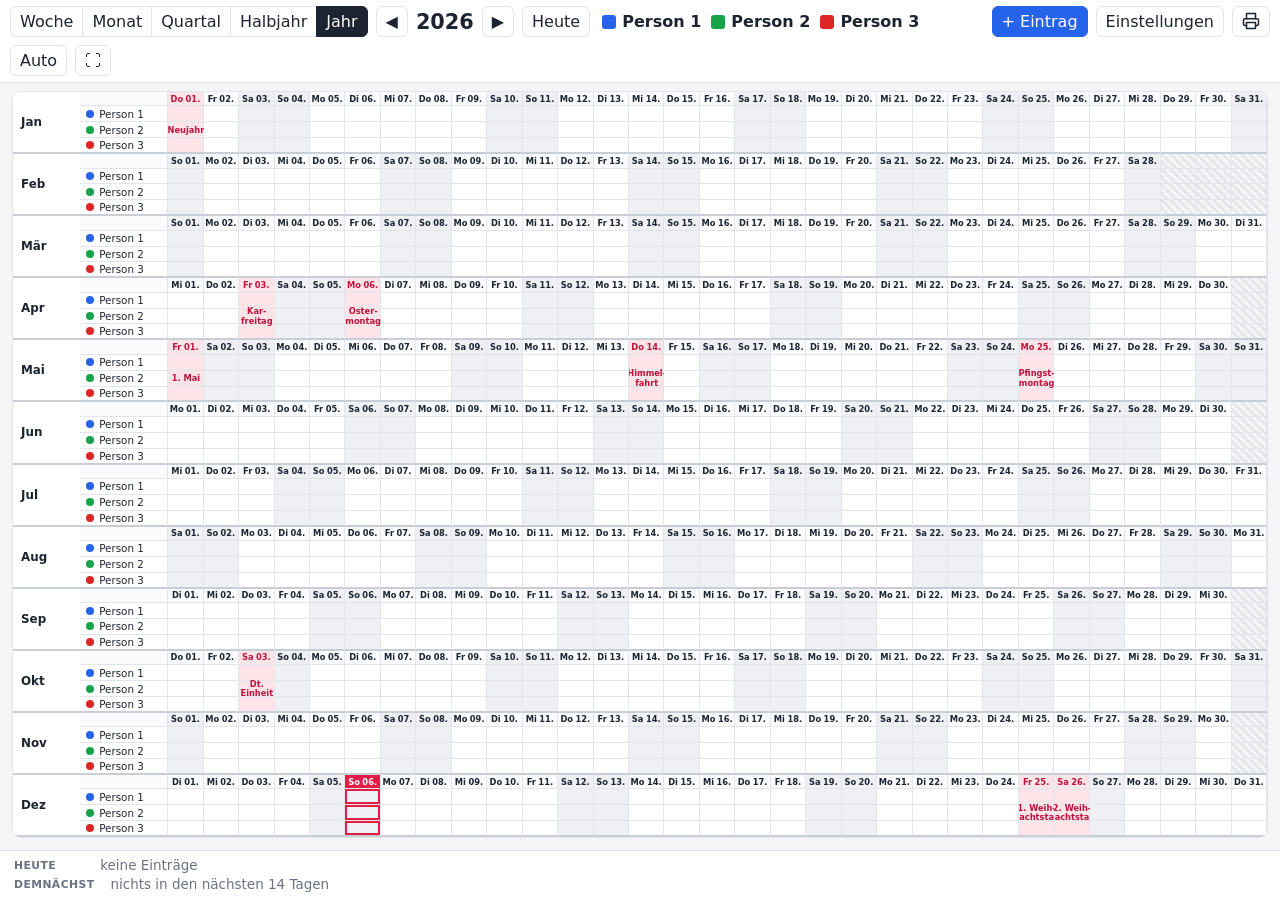
==== kalender/index.html @ b74d61fd "Kalender: categories, half days, recurring entries, drag to move/resize, undo, info bar, all-away wa" ====
<!doctype html>
<html lang="de">
<head>
<meta charset="utf-8">
<meta name="viewport" content="width=device-width, initial-scale=1">
<title>Kalender</title>
<style>
  :root {
    --bg: #f4f5f7;
    --panel: #ffffff;
    --text: #1d2330;
    --muted: #6b7280;
    --line: #e2e5ea;
    --weekend: #eef0f4;
    --holiday: #fde4e8;
    --holiday-text: #be123c;
    --today: #e11d48;
    --accent: #2563eb;
    --strong-line: #c9ced6;
    --hover: #dbeafe;
    --sel: #93c5fd;
    --warn: #f59e0b;
    --warn-bg: #fde68a;
    --warn-text: #78350f;
    --wd-bg: #fafbfc;
    --invalid-a: #f3f4f6;
    --invalid-b: #e5e7eb;
    --input-border: #cbd0d8;
    --danger: #b91c1c;
    --danger-border: #fca5a5;
    color-scheme: light;
  }
  /* Dunkles Design: automatisch nach Systemeinstellung oder fest per Umschalter */
  @media (prefers-color-scheme: dark) {
    :root:not([data-theme="light"]) {
      --bg: #101318; --panel: #1b2028; --text: #f3f4f6; --muted: #c4cbd6; --line: #3a424f;
      --weekend: #282f3a; --holiday: #4c1f2b; --holiday-text: #ff9db0; --today: #f43f5e; --accent: #4f8ff7;
      --strong-line: #5d6778; --hover: #24456f; --sel: #2f5f9e; --warn: #f59e0b; --warn-bg: #5a3d06; --warn-text: #fcd34d; --wd-bg: #232933; --invalid-a: #14181e; --invalid-b: #1f242c;
      --input-border: #4b5464; --danger: #fca5a5; --danger-border: #991b1b;
      color-scheme: dark;
    }
  }
  :root[data-theme="dark"] {
    --bg: #101318; --panel: #1b2028; --text: #f3f4f6; --muted: #c4cbd6; --line: #3a424f;
    --weekend: #282f3a; --holiday: #4c1f2b; --holiday-text: #ff9db0; --today: #f43f5e; --accent: #4f8ff7;
    --strong-line: #5d6778; --hover: #24456f; --sel: #2f5f9e; --warn: #f59e0b; --warn-bg: #5a3d06; --warn-text: #fcd34d; --wd-bg: #232933; --invalid-a: #14181e; --invalid-b: #1f242c;
    --input-border: #4b5464; --danger: #fca5a5; --danger-border: #991b1b;
    color-scheme: dark;
  }
  * { box-sizing: border-box; }
  html, body { height: 100%; margin: 0; }
  body {
    background: var(--bg);
    color: var(--text);
    font-family: system-ui, -apple-system, "Segoe UI", Roboto, sans-serif;
    display: flex;
    flex-direction: column;
    overflow: hidden;
  }

  /* Kopfzeile */
  header {
    display: flex;
    align-items: center;
    gap: 12px;
    padding: 8px 16px;
    background: var(--panel);
    border-bottom: 1px solid var(--line);
    flex-wrap: wrap;
  }
  header h1 { margin: 0; font-size: 1.6rem; font-weight: 700; min-width: 4ch; text-align: center; white-space: nowrap; }
  .seg { display: inline-flex; }
  .seg button { border-radius: 0; margin-left: -1px; }
  .seg button:first-child { border-radius: 6px 0 0 6px; margin-left: 0; }
  .seg button:last-child { border-radius: 0 6px 6px 0; }
  .seg button.active { background: var(--text); border-color: var(--text); color: var(--panel); }
  .legend { display: flex; gap: 14px; margin-left: 12px; flex-wrap: wrap; }
  .legend span { display: inline-flex; align-items: center; gap: 6px; font-weight: 600; }
  .legend i { width: 14px; height: 14px; border-radius: 3px; display: inline-block; }
  .spacer { flex: 1; }
  button {
    font: inherit;
    border: 1px solid var(--line);
    background: var(--panel);
    color: var(--text);
    border-radius: 6px;
    padding: 6px 12px;
    cursor: pointer;
  }
  button:hover { background: var(--weekend); }
  button.primary { background: var(--accent); border-color: var(--accent); color: #fff; }
  button.primary:hover { filter: brightness(1.1); }
  button.danger { color: var(--danger); border-color: var(--danger-border); }

  /* Kalender-Raster: 12 Monate x 3 Personen, Spalten = Tage 1..31 */
  main { flex: 1; min-height: 0; padding: 8px 12px 12px; display: flex; }
  #calendar {
    flex: 1;
    display: grid;
    grid-template-columns: 4.2rem 5.5rem repeat(31, minmax(0, 1fr));
    grid-auto-rows: minmax(0, 1fr);
    background: var(--panel);
    border: 1px solid var(--line);
    border-radius: 8px;
    overflow: hidden;
    font-size: clamp(9px, 1.15vh, 14px);
  }
  #calendar.view-half { font-size: clamp(10px, 1.6vh, 17px); }
  #calendar.view-quarter { font-size: clamp(11px, 1.8vh, 18px); }
  .wd .dt { margin-left: .3em; }
  #calendar.compact .wd .mo { display: none; }
  #calendar.view-month { font-size: clamp(11px, 1.7vh, 18px); }
  #calendar.view-week { font-size: clamp(13px, 2.2vh, 24px); }
  .month { cursor: pointer; }
  .month:hover { color: var(--accent); }
  .wd.link { cursor: pointer; }
  .wd.link:hover { color: var(--accent); }
  .view-month .wd, .view-week .wd { flex-direction: column; gap: 2px; font-size: 0.95em; }
  .view-week .person, .view-month .person { font-size: 1.1em; color: var(--text); font-weight: 600; }
  .view-week .person i, .view-month .person i { width: 12px; height: 12px; }
  .bar .range { font-weight: 400; opacity: .85; margin-left: .6em; font-size: .85em; }
  .view-week .bar { font-size: 1.05em; padding: 0 8px; }
  .month {
    grid-column: 1;
    font-weight: 700;
    display: flex;
    align-items: center;
    padding-left: 8px;
    border-bottom: 2px solid var(--strong-line);
    font-size: 1.15em;
  }
  .person {
    grid-column: 2;
    display: flex;
    align-items: center;
    gap: 5px;
    padding: 0 6px;
    border-bottom: 1px solid var(--line);
    border-right: 1px solid var(--line);
    white-space: nowrap;
    overflow: hidden;
    color: var(--text);
    font-weight: 500;
  }
  .person i { width: 8px; height: 8px; border-radius: 50%; flex: none; }
  .person.last, .day.last { border-bottom: 2px solid var(--strong-line); }
  .day {
    border-bottom: 1px solid var(--line);
    border-right: 1px solid var(--line);
    cursor: pointer;
    position: relative;
  }
  .day:hover { background: var(--hover) !important; }
  .day.sel { background: var(--sel) !important; }
  #calendar { user-select: none; -webkit-user-select: none; touch-action: none; }
  #calendar.dragging .bar { pointer-events: none; }
  .day.weekend { background: var(--weekend); }
  .day.holiday { background: var(--holiday); }
  .hlabel {
    z-index: 1;
    pointer-events: none;
    display: flex;
    align-items: center;
    justify-content: center;
    text-align: center;
    padding: 0 2px;
    font-size: min(0.8em, 11px);
    font-weight: 700;
    line-height: 1.15;
    color: var(--holiday-text);
    overflow: hidden;
    hyphens: manual;
  }
  .day.invalid { background: repeating-linear-gradient(45deg, var(--invalid-a), var(--invalid-a) 3px, var(--invalid-b) 3px, var(--invalid-b) 6px); cursor: default; }
  .day.today { box-shadow: inset 0 0 0 2px var(--today); }
  .wd {
    display: flex;
    align-items: center;
    justify-content: center;
    font-size: var(--wd-fs, min(0.85em, 12px));
    font-weight: 600;
    color: var(--text);
    border-right: 1px solid var(--line);
    border-bottom: 1px solid var(--line);
    background: var(--wd-bg);
    line-height: 1;
    white-space: nowrap;
    overflow: hidden;
  }
  .wd.weekend { background: var(--weekend); color: var(--text); font-weight: 700; }
  .wd.holiday { background: var(--holiday); color: var(--holiday-text); font-weight: 700; }
  .wd.today { background: var(--today); color: #fff; font-weight: 700; }
  .wd .hname { font-size: .7em; font-weight: 600; max-width: 100%; padding: 0 2px; text-align: center; line-height: 1.1;
               overflow: hidden; display: -webkit-box; -webkit-line-clamp: 2; -webkit-box-orient: vertical; hyphens: auto; }
  .wd.invalid { background: repeating-linear-gradient(45deg, var(--invalid-a), var(--invalid-a) 3px, var(--invalid-b) 3px, var(--invalid-b) 6px); }

  .bar {
    z-index: 2;
    margin: 1px 0;
    border-radius: 4px;
    color: #fff;
    font-weight: 600;
    font-size: 0.95em;
    padding: 0 4px;
    white-space: nowrap;
    overflow: hidden;
    text-overflow: ellipsis;
    cursor: pointer;
    display: flex;
    align-items: center;
    min-height: 0;
    box-shadow: 0 1px 1px rgba(0,0,0,.15);
  }
  .bar:hover { filter: brightness(1.1); outline: 2px solid rgba(0,0,0,.35); }
  .bar.cont-left { border-top-left-radius: 0; border-bottom-left-radius: 0; }
  .bar.cont-right { border-top-right-radius: 0; border-bottom-right-radius: 0; }

  /* Dialoge */
  dialog {
    border-radius: 10px;
    padding: 20px 22px;
    width: min(440px, calc(100vw - 32px));
    box-shadow: 0 20px 50px rgba(0,0,0,.3);
    color: var(--text);
    background: var(--panel);
    border: 1px solid var(--line);
    max-height: calc(100vh - 32px);
    overflow: auto;
  }
  dialog::backdrop { background: rgba(0, 0, 0, .55); }
  dialog h2 { margin: 0 0 14px; font-size: 1.25rem; }
  form .row { display: flex; flex-direction: column; gap: 4px; margin-bottom: 12px; }
  form .row.inline { flex-direction: row; gap: 12px; }
  form .row.inline > div { flex: 1; display: flex; flex-direction: column; gap: 4px; }
  .cap { font-size: .85rem; font-weight: 600; color: var(--muted); }
  input[type=text], input[type=date], input.num, select {
    font: inherit;
    padding: 7px 9px;
    border: 1px solid var(--input-border);
    border-radius: 6px;
    width: 100%;
    background: var(--panel);
    color: var(--text);
  }
  .persons { display: flex; gap: 14px; flex-wrap: wrap; }
  .persons label { display: inline-flex; align-items: center; gap: 6px; cursor: pointer; }
  .swatches { display: flex; gap: 6px; flex-wrap: wrap; align-items: center; }
  .swatch {
    width: 28px; height: 28px; border-radius: 6px; cursor: pointer;
    border: 2px solid transparent; padding: 0;
  }
  .swatch.sel { border-color: var(--text); box-shadow: 0 0 0 2px var(--panel) inset; }
  input[type=color] { width: 36px; height: 30px; border: none; padding: 0; background: none; cursor: pointer; }
  .chips { display: flex; gap: 6px; flex-wrap: wrap; }
  .chips button { display: inline-flex; align-items: center; gap: 6px; padding: 4px 10px; border-radius: 999px; font-size: .9rem; }
  .chips button i { width: 10px; height: 10px; border-radius: 50%; }
  .chips button.active { border-color: var(--text); box-shadow: inset 0 0 0 1px var(--text); font-weight: 600; }
  .seg.small button { flex: 1; padding: 5px 8px; font-size: .9rem; }
  .seg.small { display: flex; }
  .seg button:disabled { opacity: .45; cursor: not-allowed; }
  .hint { margin: -4px 0 8px; font-size: .85rem; color: var(--muted); }
  .quick { display: flex; gap: 6px; flex-wrap: wrap; }
  .quick button { flex: 1; padding: 5px 8px; font-size: .9rem; }
  .quick button.active { background: var(--accent); border-color: var(--accent); color: #fff; }
  .actions { display: flex; gap: 8px; justify-content: flex-end; margin-top: 16px; }
  .actions .left { margin-right: auto; }
  .err { color: var(--danger); font-size: .9rem; min-height: 1.2em; }
  .settings-person { display: flex; gap: 8px; align-items: center; margin-bottom: 8px; }
  .settings-person input[type=text] { flex: 1; }
  .settings-person label { display: inline-flex; align-items: center; gap: 4px; font-size: .85rem; color: var(--muted); white-space: nowrap; cursor: pointer; }
  .settings-person button { padding: 4px 9px; }
  .legend span { cursor: pointer; user-select: none; }
  @media (max-width: 1500px) {
    header { gap: 8px; padding: 6px 10px; }
    header h1 { font-size: 1.3rem; }
    header button { padding: 5px 9px; }
    .legend { margin-left: 4px; gap: 10px; }
  }
  .legend span.off { opacity: .4; text-decoration: line-through; }

  /* Info-Leiste unten */
  footer#info {
    display: flex; align-items: center; gap: 16px;
    padding: 6px 14px 8px; background: var(--panel); border-top: 1px solid var(--line);
    font-size: clamp(12px, 1.5vh, 17px);
  }
  .info-text { flex: 1; min-width: 0; display: flex; flex-direction: column; gap: 3px; }
  .info-line { display: flex; gap: 6px 16px; align-items: center; white-space: nowrap; overflow: hidden; }
  .info-line .lbl { font-weight: 700; min-width: 6.5em; color: var(--muted); text-transform: uppercase; font-size: .8em; letter-spacing: .04em; }
  .info-line .item { display: inline-flex; align-items: center; gap: 6px; }
  .info-line .item i { width: 10px; height: 10px; border-radius: 3px; flex: none; }
  .info-line .item small { color: var(--muted); font-size: .9em; }
  .info-line .warn { background: var(--warn-bg); color: var(--warn-text); padding: 1px 8px; border-radius: 4px; font-weight: 700; }
  .info-line .none { color: var(--muted); }
  .catlegend { display: flex; flex-wrap: wrap; gap: 4px 12px; justify-content: flex-end; max-width: 40%; font-size: .9em; }
  .catlegend span { display: inline-flex; align-items: center; gap: 5px; white-space: nowrap; }
  .catlegend i { width: 12px; height: 12px; border-radius: 3px; }

  /* Alle abwesend */
  .wd.allaway { box-shadow: inset 0 -4px 0 var(--warn); }
  .wd.allaway:not(.today):not(.holiday) { background: var(--warn-bg); color: var(--warn-text); }

  /* Balken: Ränder zum Ziehen, Serien */
  .bar { touch-action: none; }
  .bar::before, .bar::after { content: ''; position: absolute; top: 0; bottom: 0; width: 7px; cursor: ew-resize; }
  .bar::before { left: 0; }
  .bar::after { right: 0; }
  .bar.cont-left::before, .bar.cont-right::after { display: none; }
  .bar { position: relative; cursor: grab; }
  #calendar.moving, #calendar.moving * { cursor: grabbing !important; }
  .bar.repeat { background-image: repeating-linear-gradient(135deg, rgba(255,255,255,.18) 0 6px, transparent 6px 12px); }

  /* Rückgängig-Hinweis */
  #toast {
    position: fixed; left: 50%; bottom: 84px; transform: translateX(-50%); z-index: 50;
    display: flex; align-items: center; gap: 14px; padding: 10px 12px 10px 16px;
    background: var(--text); color: var(--panel); border-radius: 8px; box-shadow: 0 8px 24px rgba(0,0,0,.3);
  }
  #toast[hidden] { display: none; }
  #toast button { background: transparent; color: inherit; border-color: currentColor; padding: 4px 10px; }

  /* Drucken: helles Design, A4 quer, nur Kalender + Kategorien */
  @page { size: A4 landscape; margin: 8mm; }
  @media print {
    html, body { height: auto; overflow: visible; background: #fff; }
    body { display: block; }
    * { -webkit-print-color-adjust: exact; print-color-adjust: exact; }
    header { border: none; padding: 0 0 3mm; }
    header > :not(h1) { display: none !important; }
    header h1 { text-align: left; font-size: 16pt; }
    main { padding: 0; height: 176mm; }
    #calendar { height: 100%; }
    .day:hover { background: inherit !important; }
    footer#info { border: none; padding: 2mm 0 0; }
    .info-text, #toast { display: none !important; }
    .catlegend { max-width: none; justify-content: flex-start; }
    /* Papierbreite: Datumszeile immer kompakt („Mo 02.“) */
    #calendar:not(.view-month):not(.view-week) .wd { font-size: 6.5pt !important; }
    #calendar .wd .mo { display: none; }
    .wd .dt { margin-left: .2em; }
  }
</style>
</head>
<body>

<header>
  <div class="seg" id="viewSwitch">
    <button data-view="week" title="Taste W">Woche</button>
    <button data-view="month" title="Taste M">Monat</button>
    <button data-view="quarter" title="Taste Q">Quartal</button>
    <button data-view="half" title="Taste H">Halbjahr</button>
    <button data-view="year" title="Taste J">Jahr</button>
  </div>
  <button id="prevYear" title="Zurück (←)">◀</button>
  <h1 id="yearLabel"></h1>
  <button id="nextYear" title="Weiter (→)">▶</button>
  <button id="todayBtn">Heute</button>
  <div class="legend" id="legend"></div>
  <div class="spacer"></div>
  <button class="primary" id="addBtn">+ Eintrag</button>
  <button id="settingsBtn">Einstellungen</button>
  <button id="printBtn" title="Aktuelle Ansicht drucken / als PDF speichern" aria-label="Drucken">
    <svg width="18" height="18" viewBox="0 0 24 24" fill="none" stroke="currentColor" stroke-width="2" stroke-linecap="round" stroke-linejoin="round" style="vertical-align:-3px"><path d="M6 9V2h12v7"/><path d="M6 18H4a2 2 0 0 1-2-2v-5a2 2 0 0 1 2-2h16a2 2 0 0 1 2 2v5a2 2 0 0 1-2 2h-2"/><rect x="6" y="14" width="12" height="8"/></svg>
  </button>
  <button id="themeBtn"></button>
  <button id="fullscreenBtn" title="Vollbild">⛶</button>
</header>

<main><div id="calendar"></div></main>

<footer id="info">
  <div class="info-text">
    <div class="info-line" id="infoToday"></div>
    <div class="info-line" id="infoNext"></div>
  </div>
  <div class="catlegend" id="catLegend"></div>
</footer>

<div id="toast" hidden><span></span><button type="button">Rückgängig</button></div>

<!-- Eintrag anlegen / bearbeiten -->
<dialog id="entryDialog">
  <form id="entryForm" method="dialog">
    <h2 id="entryTitle">Neuer Eintrag</h2>
    <div class="row">
      <span class="cap">Kategorie</span>
      <div class="chips" id="fCats"></div>
    </div>
    <div class="row">
      <label class="cap" for="fLabel">Bezeichnung</label>
      <input type="text" id="fLabel" maxlength="60" placeholder="z. B. Urlaub, Kur, Schulung" required>
    </div>
    <div class="row inline">
      <div>
        <label class="cap" for="fFrom">Von</label>
        <input type="date" id="fFrom" required>
      </div>
      <div>
        <label class="cap" for="fTo">Bis</label>
        <input type="date" id="fTo" required>
      </div>
    </div>
    <div class="row">
      <div class="quick" id="fQuick">
        <button type="button" data-weeks="1">1 Woche</button>
        <button type="button" data-weeks="2">2 Wochen</button>
        <button type="button" data-weeks="3">3 Wochen</button>
        <button type="button" data-weeks="4">4 Wochen</button>
      </div>
    </div>
    <div class="row">
      <div class="seg small" id="fHalf" title="Halbe Tage sind nur bei eintägigen Einträgen möglich">
        <button type="button" data-half="">Ganztägig</button>
        <button type="button" data-half="am">Vormittag</button>
        <button type="button" data-half="pm">Nachmittag</button>
      </div>
    </div>
    <div class="row inline">
      <div>
        <label class="cap" for="fRepeat">Wiederholen</label>
        <select id="fRepeat"></select>
      </div>
      <div id="fUntilBox">
        <label class="cap" for="fUntil">Endet am (optional)</label>
        <input type="date" id="fUntil">
      </div>
    </div>
    <p class="hint" id="fSeriesHint">↻ Wiederkehrender Eintrag – Änderungen und Löschen gelten für die ganze Serie.</p>
    <div class="row">
      <span class="cap">Person(en)</span>
      <div class="persons" id="fPersons"></div>
    </div>
    <div class="row">
      <span class="cap">Farbe</span>
      <div class="swatches" id="fSwatches"></div>
    </div>
    <div class="err" id="fError"></div>
    <div class="actions">
      <button type="button" class="danger left" id="deleteBtn">Löschen</button>
      <button type="button" id="cancelBtn">Abbrechen</button>
      <button type="submit" class="primary">Speichern</button>
    </div>
  </form>
</dialog>

<!-- Einstellungen -->
<dialog id="settingsDialog">
  <form id="settingsForm" method="dialog">
    <h2>Einstellungen</h2>
    <div class="row">
      <span class="cap">Personen (Häkchen = im Kalender anzeigen)</span>
      <div id="sPersons"></div>
      <div><button type="button" id="sAddPerson">+ Person hinzufügen</button></div>
    </div>
    <div class="row">
      <span class="cap">Kategorien (Häkchen = zählt als abwesend)</span>
      <div id="sCats"></div>
      <div><button type="button" id="sAddCat">+ Kategorie hinzufügen</button></div>
    </div>
    <div class="row">
      <span class="cap">Am Monitor: bei Inaktivität zurück zu „Heute“</span>
      <div class="settings-person">
        <select id="sIdleView" style="flex:1"></select>
        <span>nach</span>
        <input type="number" id="sIdleMin" min="1" max="120" style="width:5em" class="num">
        <span>Min.</span>
      </div>
    </div>
    <div class="row">
      <label class="cap" for="sRegion">Feiertage</label>
      <select id="sRegion"></select>
    </div>
    <div class="row">
      <span class="cap">Daten sichern / übertragen</span>
      <div class="swatches">
        <button type="button" id="exportBtn">Exportieren (JSON)</button>
        <button type="button" id="importBtn">Importieren</button>
        <input type="file" id="importFile" accept="application/json,.json" hidden>
      </div>
    </div>
    <div class="actions">
      <button type="button" id="sCancelBtn">Abbrechen</button>
      <button type="submit" class="primary">Speichern</button>
    </div>
  </form>
</dialog>

<script>
(() => {
  'use strict';

  const STORAGE_KEY = 'jahreskalender.v1';
  const MONTHS = ['Januar', 'Februar', 'März', 'April', 'Mai', 'Juni', 'Juli',
                  'August', 'September', 'Oktober', 'November', 'Dezember'];
  const WEEKDAYS = ['So', 'Mo', 'Di', 'Mi', 'Do', 'Fr', 'Sa'];
  const PALETTE = ['#2563eb', '#16a34a', '#dc2626', '#ea580c', '#9333ea',
                   '#0891b2', '#db2777', '#ca8a04', '#4b5563', '#065f46'];

  const DEFAULT_STATE = {
    persons: [
      { id: 'p1', name: 'Person 1', color: '#2563eb' },
      { id: 'p2', name: 'Person 2', color: '#16a34a' },
      { id: 'p3', name: 'Person 3', color: '#dc2626' },
    ],
    entries: [],
    categories: [],
  };
  const DEFAULT_CATEGORIES = [
    { id: 'c-urlaub', name: 'Urlaub', color: '#16a34a', absent: true },
    { id: 'c-krank', name: 'Krank', color: '#dc2626', absent: true },
    { id: 'c-schulung', name: 'Schulung', color: '#0891b2', absent: true },
    { id: 'c-homeoffice', name: 'Homeoffice', color: '#9333ea', absent: false },
    { id: 'c-termin', name: 'Termin', color: '#ca8a04', absent: false },
  ];
  // Ältere Speicherstände ohne Kategorien ergänzen
  function normalize(s) {
    if (!Array.isArray(s.categories)) s.categories = structuredClone(DEFAULT_CATEGORIES);
    return s;
  }

  // ---------- Speicher ----------
  function load() {
    try {
      const raw = localStorage.getItem(STORAGE_KEY);
      if (raw) {
        const s = JSON.parse(raw);
        if (Array.isArray(s.persons) && s.persons.length && Array.isArray(s.entries)) return normalize(s);
      }
    } catch (e) { /* ignorieren, Standard verwenden */ }
    return normalize(structuredClone(DEFAULT_STATE));
  }
  function save() {
    try { localStorage.setItem(STORAGE_KEY, JSON.stringify(state)); } catch (e) { /* nicht verfügbar */ }
  }

  let state = load();

  // ---------- Datum-Helfer (lokale Zeit, Format YYYY-MM-DD) ----------
  const pad = n => String(n).padStart(2, '0');
  const iso = (y, m, d) => `${y}-${pad(m + 1)}-${pad(d)}`;
  const daysInMonth = (y, m) => new Date(y, m + 1, 0).getDate();
  const todayIso = () => { const t = new Date(); return iso(t.getFullYear(), t.getMonth(), t.getDate()); };
  const fmt = s => { const [y, m, d] = s.split('-'); return `${d}.${m}.${y}`; };
  const fmtShort = s => `${s.slice(8)}.${s.slice(5, 7)}.`;
  const dayNum = s => { const [y, m, d] = s.split('-').map(Number); return Date.UTC(y, m - 1, d) / 864e5; };
  const fromDayNum = n => { const d = new Date(n * 864e5); return iso(d.getUTCFullYear(), d.getUTCMonth(), d.getUTCDate()); };
  const shiftIso = (s, n) => fromDayNum(dayNum(s) + n);
  const weekdayOf = s => WEEKDAYS[new Date(dayNum(s) * 864e5).getUTCDay()];

  // ---------- Wiederkehrende Einträge ----------
  // repeat: { freq: 'week', interval: 1|2 } | { freq: 'month' } | { freq: 'year' }, optional until (ISO)
  const REPEATS = { '': 'Nie', week1: 'Wöchentlich', week2: 'Alle 2 Wochen', month: 'Monatlich', year: 'Jährlich' };
  const repeatKey = r => !r ? '' : r.freq === 'week' ? 'week' + (r.interval || 1) : r.freq;
  const repeatFromKey = k => !k ? null : k.startsWith('week') ? { freq: 'week', interval: +k.slice(4) } : { freq: k };

  // Alle Vorkommen eines Eintrags, die den Bereich [rf, rt] berühren
  function occurrences(e, rf, rt) {
    const r = e.repeat;
    if (!r) return e.from <= rt && e.to >= rf ? [{ from: e.from, to: e.to }] : [];
    const dur = dayNum(e.to) - dayNum(e.from);
    const until = r.until || '9999-12-31';
    const out = [];
    if (r.freq === 'week') {
      const stepDays = 7 * (r.interval || 1), start = dayNum(e.from);
      for (let k = Math.max(0, Math.floor((dayNum(rf) - dur - start) / stepDays)); ; k++) {
        const f = fromDayNum(start + k * stepDays);
        if (f > rt || f > until) break;
        const t = shiftIso(f, dur);
        if (t >= rf) out.push({ from: f, to: t });
      }
    } else {
      const months = r.freq === 'month' ? 1 : 12;
      const [y, m, d] = e.from.split('-').map(Number);
      const [ry, rm] = rf.split('-').map(Number);
      const k0 = Math.max(0, Math.floor(((ry - y) * 12 + (rm - m) - 1 - Math.ceil(dur / 28)) / months));
      for (let k = k0; k < k0 + 2000; k++) {
        const first = toIso(new Date(y, m - 1 + k * months, 1));
        if (first > rt || first > until) break;
        const date = new Date(y, m - 1 + k * months, d);
        if (date.getDate() !== d) continue; // z. B. 31. in kurzen Monaten, 29.02.
        const f = toIso(date);
        if (f > rt || f > until) break;
        const t = shiftIso(f, dur);
        if (t >= rf) out.push({ from: f, to: t });
      }
    }
    return out;
  }
  // Alle Vorkommen aller Einträge im Bereich: [{ e, from, to }]
  function instances(rf, rt) {
    const list = [];
    state.entries.forEach(e => occurrences(e, rf, rt).forEach(o => list.push({ e, ...o })));
    return list;
  }
  const categoryById = id => state.categories.find(c => c.id === id);
  // Zählt der Eintrag als ganztägige Abwesenheit? (ohne Kategorie: ja)
  const isAbsent = e => !e.half && (categoryById(e.category)?.absent ?? true);
  const HALF = { am: 'Vormittag', pm: 'Nachmittag' };

  // ---------- Feiertage (Deutschland, nach Bundesland) ----------
  const REGIONS = {
    NONE: 'Keine Feiertage anzeigen', DE: 'Nur bundesweite Feiertage',
    BW: 'Baden-Württemberg', BY: 'Bayern', BE: 'Berlin', BB: 'Brandenburg', HB: 'Bremen',
    HH: 'Hamburg', HE: 'Hessen', MV: 'Mecklenburg-Vorpommern', NI: 'Niedersachsen',
    NW: 'Nordrhein-Westfalen', RP: 'Rheinland-Pfalz', SL: 'Saarland', SN: 'Sachsen',
    ST: 'Sachsen-Anhalt', SH: 'Schleswig-Holstein', TH: 'Thüringen',
  };

  // Ostersonntag (Gaußsche Osterformel, gregorianisch)
  function easter(y) {
    const a = y % 19, b = Math.floor(y / 100), c = y % 100, d = Math.floor(b / 4), e = b % 4;
    const f = Math.floor((b + 8) / 25), g = Math.floor((b - f + 1) / 3);
    const h = (19 * a + b - d - g + 15) % 30, i = Math.floor(c / 4), k = c % 4;
    const l = (32 + 2 * e + 2 * i - h - k) % 7, m = Math.floor((a + 11 * h + 22 * l) / 451);
    const month = Math.floor((h + l - 7 * m + 114) / 31), day = ((h + l - 7 * m + 114) % 31) + 1;
    return new Date(y, month - 1, day);
  }

  function computeHolidays(y, region) {
    const list = new Map();
    if (region === 'NONE') return list;
    const E = easter(y);
    const add = (d, name, regions) => { if (!regions || regions.includes(region)) list.set(toIso(d), name); };
    const fix = (m, d) => new Date(y, m - 1, d);
    add(fix(1, 1), 'Neujahr');
    add(fix(1, 6), 'Heilige Drei Könige', ['BW', 'BY', 'ST']);
    if (y >= 2019) add(fix(3, 8), 'Frauentag', y >= 2023 ? ['BE', 'MV'] : ['BE']);
    add(addDays(E, -2), 'Karfreitag');
    add(E, 'Ostersonntag', ['BB']);
    add(addDays(E, 1), 'Ostermontag');
    add(fix(5, 1), 'Tag der Arbeit');
    add(addDays(E, 39), 'Christi Himmelfahrt');
    add(addDays(E, 49), 'Pfingstsonntag', ['BB']);
    add(addDays(E, 50), 'Pfingstmontag');
    add(addDays(E, 60), 'Fronleichnam', ['BW', 'BY', 'HE', 'NW', 'RP', 'SL']);
    add(fix(8, 15), 'Mariä Himmelfahrt', ['SL']);
    add(fix(8, 15), 'Mariä Himmelfahrt (teilw.)', ['BY']);
    if (y >= 2019) add(fix(9, 20), 'Weltkindertag', ['TH']);
    add(fix(10, 3), 'Tag der Deutschen Einheit');
    add(fix(10, 31), 'Reformationstag',
        y >= 2018 ? ['BB', 'HB', 'HH', 'MV', 'NI', 'SN', 'ST', 'SH', 'TH'] : ['BB', 'MV', 'SN', 'ST', 'TH']);
    if (y === 2017) add(fix(10, 31), 'Reformationstag'); // 500 Jahre Reformation, bundesweit
    add(fix(11, 1), 'Allerheiligen', ['BW', 'BY', 'NW', 'RP', 'SL']);
    const nov22 = fix(11, 22);
    add(addDays(nov22, -((nov22.getDay() + 4) % 7)), 'Buß- und Bettag', ['SN']); // Mittwoch vor dem 23.11.
    add(fix(12, 25), '1. Weihnachtstag');
    add(fix(12, 26), '2. Weihnachtstag');
    return list;
  }

  // Kurzformen für die schmalen Tagesspalten in Jahr/Halbjahr
  const HOLIDAY_SHORT = {
    'Heilige Drei Könige': 'Hl. Drei Könige', 'Christi Himmelfahrt': 'Himmel\u00adfahrt',
    'Tag der Arbeit': '1. Mai', 'Tag der Deutschen Einheit': 'Dt. Einheit',
    'Mariä Himmelfahrt': 'Mariä Himmelf.', 'Mariä Himmelfahrt (teilw.)': 'Mariä Himmelf.',
    'Ostersonntag': 'Oster\u00adsonntag', 'Ostermontag': 'Oster\u00admontag',
    'Pfingstsonntag': 'Pfingst\u00adsonntag', 'Pfingstmontag': 'Pfingst\u00admontag',
    'Fronleichnam': 'Fron\u00adleichnam', 'Reformationstag': 'Reforma\u00adtionstag',
    'Allerheiligen': 'Aller\u00adheiligen', 'Buß- und Bettag': 'Buß- und Bettag',
    'Weltkindertag': 'Welt\u00adkindertag', 'Frauentag': 'Frauen\u00adtag',
    '1. Weihnachtstag': '1. Weih\u00adnachtstag', '2. Weihnachtstag': '2. Weih\u00adnachtstag',
    'Karfreitag': 'Kar\u00adfreitag',
  };

  const holidayCache = new Map();
  function holidayName(date) {
    const y = +date.slice(0, 4);
    if (!holidayCache.has(y)) holidayCache.set(y, computeHolidays(y, state.holidayRegion || 'DE'));
    return holidayCache.get(y).get(date) || '';
  }

  // ---------- Rendering ----------
  const cal = document.getElementById('calendar');

  function el(tag, cls, style) {
    const e = document.createElement(tag);
    if (cls) e.className = cls;
    if (style) Object.assign(e.style, style);
    return e;
  }

  // Ansicht: 'week' | 'month' | 'quarter' | 'half' | 'year'; cursor = Bezugsdatum der Ansicht
  const VIEWS = { week: 'Woche', month: 'Monat', quarter: 'Quartal', half: 'Halbjahr', year: 'Jahr' };
  const VIEW_KEY = 'jahreskalender.view';
  let view = 'year';
  try { const v = localStorage.getItem(VIEW_KEY); if (VIEWS[v]) view = v; } catch (e) { /* egal */ }
  let cursor = startOfDay(new Date());

  function startOfDay(d) { return new Date(d.getFullYear(), d.getMonth(), d.getDate()); }
  function addDays(d, n) { return new Date(d.getFullYear(), d.getMonth(), d.getDate() + n); }
  const toIso = d => iso(d.getFullYear(), d.getMonth(), d.getDate());
  function mondayOf(d) { return addDays(d, -((d.getDay() + 6) % 7)); }
  function isoWeek(d) {
    const t = addDays(d, 3 - ((d.getDay() + 6) % 7)); // Donnerstag derselben Woche
    const firstThu = new Date(t.getFullYear(), 0, 4);
    return 1 + Math.round(((t - firstThu) / 864e5 - 3 + ((firstThu.getDay() + 6) % 7)) / 7);
  }

  // Ein "Band" ist ein Zeitraum, der als Block (Wochentag-Zeile + 3 Personenzeilen) gezeigt wird.
  // days[i] = ISO-Datum der Spalte i oder null (z. B. 30./31. Februar).
  function monthBand(y, m) {
    const dim = daysInMonth(y, m);
    return {
      label: MONTHS[m].slice(0, 3), title: MONTHS[m], month: m, year: y,
      days: Array.from({ length: 31 }, (_, i) => i < dim ? iso(y, m, i + 1) : null),
    };
  }

  function layout() {
    const y = cursor.getFullYear(), m = cursor.getMonth();
    if (view === 'year') {
      return { title: String(y), bands: Array.from({ length: 12 }, (_, i) => monthBand(y, i)) };
    }
    if (view === 'quarter') {
      const q = Math.floor(m / 3);
      return { title: `${q + 1}. Quartal ${y}`, bands: Array.from({ length: 3 }, (_, i) => monthBand(y, q * 3 + i)) };
    }
    if (view === 'half') {
      const h = m < 6 ? 0 : 6;
      return { title: `${h ? 2 : 1}. Halbjahr ${y}`, bands: Array.from({ length: 6 }, (_, i) => monthBand(y, h + i)) };
    }
    if (view === 'month') {
      const dim = daysInMonth(y, m);
      return { title: `${MONTHS[m]} ${y}`, single: true,
               bands: [{ days: Array.from({ length: dim }, (_, i) => iso(y, m, i + 1)) }] };
    }
    const mon = mondayOf(cursor), sun = addDays(mon, 6);
    const short = d => `${pad(d.getDate())}.${pad(d.getMonth() + 1)}.`;
    return { title: `KW ${isoWeek(mon)} · ${short(mon)}–${short(sun)}${sun.getFullYear()}`, single: true,
             bands: [{ days: Array.from({ length: 7 }, (_, i) => toIso(addDays(mon, i))) }] };
  }

  function render() {
    const { title, bands, single } = layout();
    document.getElementById('yearLabel').textContent = title;
    document.querySelectorAll('#viewSwitch button').forEach(b => b.classList.toggle('active', b.dataset.view === view));
    renderLegend();
    cal.replaceChildren();
    cal.className = 'view-' + view;
    const today = todayIso();
    const cols = bands[0].days.length;
    const persons = visiblePersons();
    const n = persons.length;
    const allDays = bands.flatMap(b => b.days).filter(Boolean);
    const insts = instances(allDays[0], allDays[allDays.length - 1]);
    const away = allAwayDays(insts, allDays[0], allDays[allDays.length - 1]);

    // Pro Band: Zeile mit Wochentag + Datum, darunter eine Zeile je sichtbarer Person.
    // Jahr/Quartal/Halbjahr zusätzlich mit Monatsname links.
    cal.style.gridTemplateColumns = `${single ? '0' : '4.2rem'} minmax(${single ? '8rem' : '5.5rem'}, max-content) repeat(${cols}, minmax(0, 1fr))`;
    cal.style.gridTemplateRows =
      `repeat(${bands.length}, ${single ? '3.8em' : '1.4em'} ${' minmax(0, 1fr)'.repeat(n)})`;

    let row = 1;
    bands.forEach(band => {
      const wdRow = row;
      if (!single) {
        const mEl = el('div', 'month', { gridRow: `${wdRow} / span ${n + 1}` });
        mEl.textContent = band.label;
        mEl.title = `${band.title} – Monatsansicht öffnen`;
        mEl.addEventListener('click', () => { cursor = new Date(band.year, band.month, 1); setView('month'); });
        cal.appendChild(mEl);
      }

      cal.appendChild(el('div', 'wd', { gridColumn: 2, gridRow: wdRow }));
      band.days.forEach((date, i) => {
        const w = el('div', 'wd', { gridColumn: i + 3, gridRow: wdRow });
        if (!date) {
          w.classList.add('invalid');
        } else {
          const [yy, mm, dd] = date.split('-').map(Number);
          const wd = new Date(yy, mm - 1, dd).getDay();
          const hol = holidayName(date);
          if (single) {
            const b = el('b'), d = el('span');
            b.textContent = WEEKDAYS[wd];
            d.textContent = `${pad(dd)}.${pad(mm)}.`;
            w.append(b, d);
            if (hol) { const h = el('span', 'hname'); h.textContent = hol; w.appendChild(h); }
          } else {
            const dt = el('span', 'dt'), mo = el('span', 'mo');
            mo.textContent = `${pad(mm)}.`;
            dt.append(`${pad(dd)}.`, mo);
            w.append(WEEKDAYS[wd], dt);
          }
          w.title = `${WEEKDAYS[wd]}, ${fmt(date)}${hol ? ' – ' + hol : ''}` +
            `${away.has(date) ? '\n⚠ Alle Personen abwesend' : ''}${view === 'week' ? '' : '\n(Klick: Wochenansicht)'}`;
          if (away.has(date)) w.classList.add('allaway');
          if (wd === 0 || wd === 6) w.classList.add('weekend');
          if (hol) w.classList.add('holiday');
          if (date === today) w.classList.add('today');
          if (view !== 'week') w.classList.add('link');
          if (view !== 'week') w.addEventListener('click', () => { cursor = new Date(yy, mm - 1, dd); setView('week'); });
        }
        cal.appendChild(w);
      });

      persons.forEach((p, pi) => {
        const r = wdRow + 1 + pi;
        const last = pi === n - 1 ? ' last' : '';
        const pEl = el('div', 'person' + last, { gridRow: r });
        pEl.append(el('i', null, { background: p.color }), document.createTextNode(p.name));
        pEl.title = p.name;
        cal.appendChild(pEl);

        band.days.forEach((date, i) => {
          const c = el('div', 'day' + last, { gridColumn: i + 3, gridRow: r });
          if (!date) {
            c.classList.add('invalid');
          } else {
            const [yy, mm, dd] = date.split('-').map(Number);
            const wd = new Date(yy, mm - 1, dd).getDay();
            if (wd === 0 || wd === 6) c.classList.add('weekend');
            const hol = holidayName(date);
            if (hol) { c.classList.add('holiday'); c.title = hol; }
            if (date === today) c.classList.add('today');
            c.dataset.date = date;
            c.dataset.person = p.id;
          }
          cal.appendChild(c);
        });
        renderBars(band.days, p, r, single, insts);
      });

      // Feiertagsname quer über die Personenzeilen (Monat/Woche: steht schon im Kopf)
      if (!single) band.days.forEach((date, i) => {
        const hol = date && holidayName(date);
        if (!hol) return;
        const l = el('div', 'hlabel', { gridColumn: i + 3, gridRow: `${wdRow + 1} / span ${n}` });
        l.textContent = HOLIDAY_SHORT[hol] || hol;
        cal.appendChild(l);
      });
      row += n + 1;
    });
    fitDates();
    renderInfo();
  }

  // Tage, an denen alle sichtbaren Personen (mind. 2) ganztägig abwesend sind
  function allAwayDays(insts, rf, rt) {
    const vis = visiblePersons().map(p => p.id);
    const result = new Set();
    if (vis.length < 2) return result;
    const byDay = new Map();
    insts.filter(i => isAbsent(i.e)).forEach(i => {
      for (let d = i.from < rf ? rf : i.from, end = i.to > rt ? rt : i.to; d <= end; d = shiftIso(d, 1)) {
        if (!byDay.has(d)) byDay.set(d, new Set());
        i.e.persons.forEach(id => byDay.get(d).add(id));
      }
    });
    byDay.forEach((set, d) => { if (vis.every(id => set.has(id))) result.add(d); });
    return result;
  }

  // ---------- Info-Leiste: Heute / Demnächst / Kategorien ----------
  function renderInfo() {
    const today = todayIso();
    const vis = new Set(visiblePersons().map(p => p.id));
    const names = e => e.persons.filter(id => vis.has(id)).map(id => personById(id).name).join(', ');
    const item = (color, html) => { const s = el('span', 'item'); s.append(el('i', null, { background: color })); s.insertAdjacentHTML('beforeend', html); return s; };
    const esc = t => t.replace(/[&<>"]/g, c => ({ '&': '&amp;', '<': '&lt;', '>': '&gt;', '"': '&quot;' }[c]));
    const insts = instances(today, shiftIso(today, 14)).filter(i => i.e.persons.some(id => vis.has(id)))
      .sort((a, b) => a.from.localeCompare(b.from));

    const todayEl = document.getElementById('infoToday');
    const nowList = insts.filter(i => i.from <= today && i.to >= today).map(i => {
      const rest = i.to === today ? (i.e.half ? HALF[i.e.half] : 'nur heute') : `bis ${weekdayOf(i.to)} ${fmtShort(i.to)}`;
      return item(i.e.color, `<b>${esc(names(i.e))}</b> ${esc(i.e.label)} <small>(${rest})</small>`);
    });
    const hol = holidayName(today);
    if (hol) nowList.unshift(item('var(--holiday-text)', `<b>Feiertag</b> ${esc(hol)}`));
    todayEl.replaceChildren(Object.assign(el('span', 'lbl'), { textContent: 'Heute' }),
      ...(nowList.length ? nowList : [Object.assign(el('span', 'none'), { textContent: 'keine Einträge' })]));

    const nextEl = document.getElementById('infoNext');
    const next = [];
    // Hinweis, wenn in den nächsten 60 Tagen alle abwesend sind
    const horizon = shiftIso(today, 60);
    const awayDays = [...allAwayDays(instances(today, horizon), today, horizon)].sort();
    const ranges = [];
    awayDays.forEach(d => { const r = ranges[ranges.length - 1]; if (r && shiftIso(r[1], 1) === d) r[1] = d; else ranges.push([d, d]); });
    ranges.slice(0, 2).forEach(([a, b]) => next.push(Object.assign(el('span', 'item warn'),
      { textContent: `⚠ Alle abwesend: ${fmtShort(a)}${a !== b ? '–' + fmtShort(b) : ''}` })));
    const upcoming = insts.filter(i => i.from > today).map(i => ({ d: i.from,
      node: item(i.e.color, `${weekdayOf(i.from)} ${fmtShort(i.from)} <b>${esc(names(i.e))}</b> ${esc(i.e.label)}${i.e.half ? ` <small>(${HALF[i.e.half]})</small>` : ''}`) }));
    for (let d = shiftIso(today, 1); d <= shiftIso(today, 14); d = shiftIso(d, 1)) {
      const h = holidayName(d);
      if (h) upcoming.push({ d, node: item('var(--holiday-text)', `${weekdayOf(d)} ${fmtShort(d)} <b>Feiertag</b> ${esc(h)}`) });
    }
    upcoming.sort((a, b) => a.d.localeCompare(b.d)).slice(0, 8).forEach(u => next.push(u.node));
    nextEl.replaceChildren(Object.assign(el('span', 'lbl'), { textContent: 'Demnächst' }),
      ...(next.length ? next : [Object.assign(el('span', 'none'), { textContent: 'nichts in den nächsten 14 Tagen' })]));

    // Was nicht ganz in die Zeile passt, weglassen statt mitten im Wort abzuschneiden
    [todayEl, nextEl].forEach(line => {
      while (line.children.length > 2 && line.scrollWidth > line.clientWidth + 1) line.lastElementChild.remove();
    });

    document.getElementById('catLegend').replaceChildren(...state.categories.map(c => {
      const s = el('span'); s.append(el('i', null, { background: c.color }), c.name);
      s.title = c.absent ? 'zählt als abwesend' : 'zählt nicht als abwesend';
      return s;
    }));
  }

  // Schriftgröße der Datumszeile an die Spaltenbreite anpassen (Jahr/Halbjahr/Quartal).
  // Ist es zu eng für „Mo 02.02.“, wird der Monat weggelassen („Mo 02.“).
  function fitDates() {
    cal.classList.remove('compact');
    cal.style.removeProperty('--wd-fs');
    const cell = cal.querySelector('.wd .dt')?.parentElement;
    if (!cell || view === 'month' || view === 'week') return;
    const w = cell.clientWidth - 4;
    let fs = Math.min(12, w / 5.4);
    if (fs < 9) { cal.classList.add('compact'); fs = Math.min(12, w / 3.6); }
    cal.style.setProperty('--wd-fs', `${Math.max(7, fs).toFixed(1)}px`);
  }
  let resizeTimer;
  window.addEventListener('resize', () => { clearTimeout(resizeTimer); resizeTimer = setTimeout(fitDates, 100); });

  // Balken einer Person in einem Band; überlappende Einträge werden in Spuren gestapelt.
  function renderBars(days, person, row, showRange, insts) {
    const valid = days.filter(Boolean);
    const first = valid[0], last = valid[valid.length - 1];
    const items = insts
      .filter(i => i.e.persons.includes(person.id) && i.from <= last && i.to >= first)
      .sort((a, b) => a.from.localeCompare(b.from) || b.to.localeCompare(a.to));
    if (!items.length) return;

    const lanes = []; // je Spur: letzte belegte Spalte
    const placed = items.map(inst => {
      const s = days.findIndex(d => d && d >= inst.from);
      let t = s;
      days.forEach((d, i) => { if (d && d <= inst.to) t = i; });
      let lane = lanes.findIndex(endCol => endCol < s);
      if (lane === -1) { lane = lanes.length; lanes.push(t); } else lanes[lane] = t;
      return { inst, s, t, lane, contL: inst.from < first, contR: inst.to > last };
    });
    const n = lanes.length;

    placed.forEach(({ inst, s, t, lane, contL, contR }) => {
      const e = inst.e;
      const half = e.half && inst.from === inst.to ? e.half : null;
      const b = el('div', 'bar', {
        gridColumn: `${s + 3} / ${t + 4}`,
        gridRow: row,
        background: e.color,
        color: textColorFor(e.color),
        alignSelf: 'start',
        height: `calc(${100 / n}% - 2px)`,
        // Spur-Versatz relativ zur eigenen Balkenhöhe
        transform: `translateY(calc(${lane * 100}% + ${lane * 2}px))`,
      });
      if (half) Object.assign(b.style, { width: 'calc(50% - 1px)', justifySelf: half === 'am' ? 'start' : 'end' });
      if (contL) b.classList.add('cont-left');
      if (contR) b.classList.add('cont-right');
      if (e.repeat) b.classList.add('repeat');
      b.textContent = (half ? '½ ' : '') + e.label;
      if (showRange) {
        const r = el('span', 'range');
        r.textContent = (inst.from === inst.to ? fmt(inst.from) : `${fmt(inst.from)} – ${fmt(inst.to)}`) + (half ? ` · ${HALF[half]}` : '');
        b.appendChild(r);
      }
      const names = e.persons.map(id => personById(id)?.name).filter(Boolean).join(', ');
      const cat = categoryById(e.category);
      b.title = [e.label + (cat && cat.name !== e.label ? ` (${cat.name})` : ''),
                 `${fmt(inst.from)} – ${fmt(inst.to)}${half ? ' · ' + HALF[half] : ''}`, names,
                 e.repeat ? `↻ ${REPEATS[repeatKey(e.repeat)]}${e.repeat.until ? ' bis ' + fmt(e.repeat.until) : ''}` : '',
                 'Ziehen: verschieben · Rand ziehen: Dauer ändern · Klick: bearbeiten'].filter(Boolean).join('\n');
      b._inst = { ...inst, contL, contR };
      cal.appendChild(b);
    });
  }

  function setView(v) {
    view = v;
    try { localStorage.setItem(VIEW_KEY, v); } catch (e) { /* egal */ }
    render();
  }

  function step(dir) {
    const y = cursor.getFullYear(), m = cursor.getMonth();
    if (view === 'year') cursor = new Date(y + dir, m, 1);
    else if (view === 'quarter') cursor = new Date(y, m - (m % 3) + 3 * dir, 1);
    else if (view === 'half') cursor = new Date(y, (m < 6 ? 0 : 6) + 6 * dir, 1);
    else if (view === 'month') cursor = new Date(y, m + dir, 1);
    else cursor = addDays(cursor, 7 * dir);
    render();
  }

  function renderLegend() {
    const lg = document.getElementById('legend');
    lg.replaceChildren(...state.persons.map(p => {
      const s = el('span', p.hidden ? 'off' : '');
      s.append(el('i', null, { background: p.color }), document.createTextNode(p.name));
      s.title = p.hidden ? 'Ausgeblendet – klicken zum Einblenden' : 'Klicken zum Ausblenden';
      s.addEventListener('click', () => {
        if (!p.hidden && visiblePersons().length === 1) return; // mindestens eine Person bleibt sichtbar
        p.hidden = !p.hidden;
        save();
        render();
      });
      return s;
    }));
  }

  function textColorFor(hex) {
    const h = hex.replace('#', '');
    const r = parseInt(h.slice(0, 2), 16), g = parseInt(h.slice(2, 4), 16), b = parseInt(h.slice(4, 6), 16);
    return (0.299 * r + 0.587 * g + 0.114 * b) > 160 ? '#111827' : '#ffffff';
  }
  const personById = id => state.persons.find(p => p.id === id);
  const visiblePersons = () => state.persons.filter(p => !p.hidden);
  const newId = prefix => prefix + Date.now().toString(36) + Math.random().toString(36).slice(2, 6);

  // ---------- Eintrag-Dialog ----------
  // ---------- Rückgängig ----------
  const undoStack = [];
  const toast = document.getElementById('toast');
  let toastTimer;
  function showToast(msg, withUndo) {
    toast.querySelector('span').textContent = msg;
    toast.querySelector('button').hidden = !withUndo;
    toast.hidden = false;
    clearTimeout(toastTimer);
    toastTimer = setTimeout(() => { toast.hidden = true; }, 8000);
  }
  // Änderung abschließen: vorherigen Stand merken, speichern, neu zeichnen, Hinweis zeigen
  function commit(before, msg) {
    undoStack.push(before);
    if (undoStack.length > 50) undoStack.shift();
    save();
    render();
    showToast(msg, true);
  }
  function undo() {
    if (!undoStack.length) { showToast('Nichts zum Rückgängigmachen'); return; }
    state = normalize(JSON.parse(undoStack.pop()));
    holidayCache.clear();
    save();
    render();
    showToast('Rückgängig gemacht');
  }
  toast.querySelector('button').addEventListener('click', undo);

  // ---------- Maus: Zeitraum aufziehen, Balken verschieben / Dauer ändern ----------
  // Auf freien Tagen: drücken, ziehen, loslassen → Dialog mit Von/Bis (Klick = ein Tag).
  // Auf einem Balken: ziehen verschiebt ihn, am linken/rechten Rand ziehen ändert Beginn/Ende,
  // Klick ohne Bewegung öffnet ihn zum Bearbeiten. Bei Serien wirkt das auf die ganze Serie.
  let drag = null;
  let barDrag = null;
  const dayAt = (x, y) => document.elementFromPoint(x, y)?.closest('#calendar .day[data-date]');

  function paintDrag() {
    const [a, b] = [drag.start, drag.end].sort();
    cal.querySelectorAll('.day[data-date]').forEach(c => c.classList.toggle('sel',
      c.dataset.person === drag.person && c.dataset.date >= a && c.dataset.date <= b));
  }
  function clearDrag() {
    cal.classList.remove('dragging');
    cal.querySelectorAll('.day.sel').forEach(c => c.classList.remove('sel'));
  }

  cal.addEventListener('pointerdown', e => {
    if (e.button !== 0) return;
    const bar = e.target.closest('.bar');
    if (bar) {
      e.preventDefault();
      const { e: entry, contL, contR } = bar._inst;
      const r = bar.getBoundingClientRect();
      const edge = Math.min(8, r.width / 4);
      const mode = !contL && e.clientX - r.left < edge ? 'start' : !contR && r.right - e.clientX < edge ? 'end' : 'move';
      cal.classList.add('dragging'); // Balken lassen Zeiger durch, damit der Tag darunter gefunden wird
      const startDate = dayAt(e.clientX, e.clientY)?.dataset.date || bar._inst.from;
      barDrag = { entry, mode, startDate, orig: { from: entry.from, to: entry.to, half: entry.half },
                  before: JSON.stringify(state), moved: false };
      return;
    }
    const c = e.target.closest('.day[data-date]');
    if (!c) return;
    e.preventDefault();
    drag = { person: c.dataset.person, start: c.dataset.date, end: c.dataset.date };
    cal.classList.add('dragging');
    paintDrag();
  });
  document.addEventListener('pointermove', e => {
    if (barDrag) {
      const date = dayAt(e.clientX, e.clientY)?.dataset.date;
      if (!date) return;
      const delta = dayNum(date) - dayNum(barDrag.startDate);
      const { orig, entry, mode } = barDrag;
      let from = orig.from, to = orig.to;
      if (mode === 'move') { from = shiftIso(orig.from, delta); to = shiftIso(orig.to, delta); }
      else if (mode === 'start') from = [shiftIso(orig.from, delta), orig.to].sort()[0];
      else to = [shiftIso(orig.to, delta), orig.from].sort()[1];
      if (from === entry.from && to === entry.to) return;
      entry.from = from;
      entry.to = to;
      if (from !== to) delete entry.half; else if (orig.half) entry.half = orig.half;
      barDrag.moved = from !== orig.from || to !== orig.to;
      render();
      cal.classList.add('dragging', 'moving');
      return;
    }
    if (!drag) return;
    const c = dayAt(e.clientX, e.clientY);
    if (c && c.dataset.date !== drag.end) { drag.end = c.dataset.date; paintDrag(); }
  });
  document.addEventListener('pointerup', () => {
    if (barDrag) {
      const { entry, moved, mode, before } = barDrag;
      barDrag = null;
      cal.classList.remove('dragging', 'moving');
      if (moved) commit(before, `„${entry.label}“ ${mode === 'move' ? 'verschoben' : 'geändert'}: ${fmt(entry.from)} – ${fmt(entry.to)}`);
      else openEntry(entry);
      return;
    }
    if (!drag) return;
    const [from, to] = [drag.start, drag.end].sort();
    const person = drag.person;
    drag = null;
    cal.classList.remove('dragging');
    openEntry(null, { from, to, persons: [person] });
  });
  document.addEventListener('pointercancel', () => {
    if (barDrag) { state = normalize(JSON.parse(barDrag.before)); barDrag = null; render(); }
    drag = null;
    clearDrag();
  });

  const dlg = document.getElementById('entryDialog');
  dlg.addEventListener('close', clearDrag);
  // Fokus nicht im geschlossenen Dialog hängen lassen (sonst greifen die Tastenkürzel nicht)
  document.querySelectorAll('dialog').forEach(d => d.addEventListener('close', () => document.activeElement?.blur()));
  const fLabel = document.getElementById('fLabel');
  const fFrom = document.getElementById('fFrom');
  const fTo = document.getElementById('fTo');
  const fPersons = document.getElementById('fPersons');
  const fSwatches = document.getElementById('fSwatches');
  const fError = document.getElementById('fError');
  let editing = null;
  let selColor = PALETTE[0];

  function renderSwatches() {
    fSwatches.replaceChildren();
    PALETTE.forEach(c => {
      const b = el('button', 'swatch' + (c === selColor ? ' sel' : ''), { background: c });
      b.type = 'button';
      b.title = c;
      b.addEventListener('click', () => { selColor = c; renderSwatches(); });
      fSwatches.appendChild(b);
    });
    const custom = el('input');
    custom.type = 'color';
    custom.value = selColor;
    custom.title = 'Eigene Farbe';
    custom.addEventListener('input', () => { selColor = custom.value; });
    custom.addEventListener('change', renderSwatches);
    fSwatches.appendChild(custom);
  }

  // Kategorie, halber Tag, Wiederholung
  const fCats = document.getElementById('fCats');
  const fHalf = document.getElementById('fHalf');
  const fRepeat = document.getElementById('fRepeat');
  const fUntil = document.getElementById('fUntil');
  fRepeat.replaceChildren(...Object.entries(REPEATS).map(([k, v]) => Object.assign(el('option'), { value: k, textContent: v })));
  let selCategory = null;
  let selHalf = '';

  function renderCats() {
    fCats.replaceChildren(...state.categories.map(c => {
      const b = el('button', c.id === selCategory ? 'active' : '');
      b.type = 'button';
      b.append(el('i', null, { background: c.color }), c.name);
      b.addEventListener('click', () => {
        if (selCategory === c.id) { selCategory = null; renderCats(); return; }
        // Bezeichnung übernehmen, wenn leer oder noch der Name einer anderen Kategorie
        const prev = categoryById(selCategory);
        if (!fLabel.value.trim() || fLabel.value.trim() === prev?.name ||
            state.categories.some(x => x.name === fLabel.value.trim())) fLabel.value = c.name;
        selCategory = c.id;
        selColor = c.color;
        renderCats();
        renderSwatches();
      });
      return b;
    }));
  }
  function updateHalf() {
    const single = fFrom.value && fFrom.value === fTo.value;
    if (!single) selHalf = '';
    fHalf.querySelectorAll('button').forEach(b => {
      b.disabled = !single && b.dataset.half !== '';
      b.classList.toggle('active', b.dataset.half === selHalf);
    });
  }
  fHalf.querySelectorAll('button').forEach(b => b.addEventListener('click', () => { selHalf = b.dataset.half; updateHalf(); }));
  function updateRepeat() { document.getElementById('fUntilBox').style.visibility = fRepeat.value ? 'visible' : 'hidden'; }
  fRepeat.addEventListener('change', updateRepeat);

  function openEntry(entry, preset = {}) {
    editing = entry;
    const src = entry || preset;
    document.getElementById('entryTitle').textContent = entry ? 'Eintrag bearbeiten' : 'Neuer Eintrag';
    document.getElementById('deleteBtn').style.display = entry ? '' : 'none';
    document.getElementById('fSeriesHint').hidden = !entry?.repeat;
    fLabel.value = src.label || '';
    fFrom.value = src.from || todayIso();
    fTo.value = src.to || src.from || todayIso();
    selColor = src.color || personById((src.persons || [])[0])?.color || PALETTE[0];
    selCategory = src.category && categoryById(src.category) ? src.category : null;
    selHalf = src.half || '';
    fRepeat.value = repeatKey(src.repeat);
    fUntil.value = src.repeat?.until || '';
    fPersons.replaceChildren(...state.persons.map(p => {
      const l = el('label');
      const cb = el('input');
      cb.type = 'checkbox';
      cb.value = p.id;
      cb.checked = (src.persons || []).includes(p.id);
      l.append(cb, el('i', null, { width: '10px', height: '10px', borderRadius: '50%', background: p.color, display: 'inline-block' }), document.createTextNode(p.name));
      return l;
    }));
    fError.textContent = '';
    renderCats();
    renderSwatches();
    updateHalf();
    updateRepeat();
    prevFrom = fFrom.value;
    markQuick();
    dlg.showModal();
    fLabel.focus();
  }

  // Schnellauswahl: Bis = Von + n Wochen − 1 Tag (z. B. Mo bis So)
  const fQuick = document.getElementById('fQuick');
  const plusWeeks = (from, n) => { const [y, m, d] = from.split('-').map(Number); return toIso(new Date(y, m - 1, d + 7 * n - 1)); };
  function markQuick() {
    fQuick.querySelectorAll('button').forEach(b =>
      b.classList.toggle('active', !!fFrom.value && fTo.value === plusWeeks(fFrom.value, +b.dataset.weeks)));
  }
  fQuick.querySelectorAll('button').forEach(b => b.addEventListener('click', () => {
    if (!fFrom.value) fFrom.value = todayIso();
    fTo.value = plusWeeks(fFrom.value, +b.dataset.weeks);
    markQuick();
    updateHalf();
  }));
  let prevFrom = '';
  fFrom.addEventListener('focus', () => { prevFrom = fFrom.value; });
  fFrom.addEventListener('change', () => {
    // "Bis" wandert mit, die Dauer bleibt gleich
    if (fFrom.value && prevFrom && fTo.value >= prevFrom) fTo.value = shiftIso(fFrom.value, dayNum(fTo.value) - dayNum(prevFrom));
    else if (fFrom.value && (!fTo.value || fTo.value < fFrom.value)) fTo.value = fFrom.value;
    prevFrom = fFrom.value;
    markQuick();
    updateHalf();
  });
  fTo.addEventListener('change', () => { markQuick(); updateHalf(); });

  document.getElementById('entryForm').addEventListener('submit', ev => {
    const persons = [...fPersons.querySelectorAll('input:checked')].map(c => c.value);
    const label = fLabel.value.trim();
    let err = '';
    if (!label) err = 'Bitte eine Bezeichnung eingeben.';
    else if (!fFrom.value || !fTo.value) err = 'Bitte Von- und Bis-Datum angeben.';
    else if (fTo.value < fFrom.value) err = '„Bis“ darf nicht vor „Von“ liegen.';
    else if (!persons.length) err = 'Bitte mindestens eine Person auswählen.';
    else if (fRepeat.value && fUntil.value && fUntil.value < fFrom.value) err = '„Endet am“ darf nicht vor „Von“ liegen.';
    if (err) { ev.preventDefault(); fError.textContent = err; return; }

    const before = JSON.stringify(state);
    const data = { label, from: fFrom.value, to: fTo.value, persons, color: selColor,
                   category: selCategory, half: fFrom.value === fTo.value && selHalf ? selHalf : null,
                   repeat: repeatFromKey(fRepeat.value) };
    if (data.repeat && fUntil.value) data.repeat.until = fUntil.value;
    const target = editing || { id: newId('e') };
    Object.assign(target, data);
    ['category', 'half', 'repeat'].forEach(k => { if (!target[k]) delete target[k]; });
    if (!editing) state.entries.push(target);
    commit(before, `„${label}“ ${editing ? 'gespeichert' : 'eingetragen'}`);
  });
  document.getElementById('cancelBtn').addEventListener('click', () => dlg.close());
  document.getElementById('deleteBtn').addEventListener('click', () => {
    if (!editing) return;
    const before = JSON.stringify(state);
    state.entries = state.entries.filter(e => e !== editing);
    dlg.close();
    commit(before, `„${editing.label}“ ${editing.repeat ? '(ganze Serie) ' : ''}gelöscht`);
  });

  // ---------- Einstellungen ----------
  const sDlg = document.getElementById('settingsDialog');
  const sPersons = document.getElementById('sPersons');
  const sRegion = document.getElementById('sRegion');
  sRegion.replaceChildren(...Object.entries(REGIONS).map(([k, v]) => {
    const o = el('option'); o.value = k; o.textContent = v; return o;
  }));

  // Personen werden in einer Arbeitskopie bearbeitet und erst beim Speichern übernommen.
  let draft = [];

  function renderDraft() {
    sPersons.replaceChildren(...draft.map(p => {
      const row = el('div', 'settings-person');
      const c = el('input'); c.type = 'color'; c.value = p.color;
      c.addEventListener('input', () => { p.color = c.value; });
      const n = el('input'); n.type = 'text'; n.value = p.name; n.maxLength = 20;
      n.addEventListener('input', () => { p.name = n.value; });
      const vis = el('label'); const cb = el('input'); cb.type = 'checkbox'; cb.checked = !p.hidden;
      cb.addEventListener('change', () => { p.hidden = !cb.checked; });
      vis.title = 'Im Kalender anzeigen'; vis.append(cb, 'anzeigen');
      const del = el('button', 'danger'); del.type = 'button'; del.textContent = '✕'; del.title = 'Person entfernen';
      del.disabled = draft.length === 1;
      del.addEventListener('click', () => { draft = draft.filter(x => x !== p); renderDraft(); });
      row.append(c, n, vis, del);
      return row;
    }));
  }

  // Kategorien ebenfalls als Arbeitskopie
  const sCats = document.getElementById('sCats');
  let catDraft = [];
  function renderCatDraft() {
    sCats.replaceChildren(...catDraft.map(c => {
      const row = el('div', 'settings-person');
      const col = el('input'); col.type = 'color'; col.value = c.color;
      col.addEventListener('input', () => { c.color = col.value; });
      const n = el('input'); n.type = 'text'; n.value = c.name; n.maxLength = 30;
      n.addEventListener('input', () => { c.name = n.value; });
      const ab = el('label'); const cb = el('input'); cb.type = 'checkbox'; cb.checked = !!c.absent;
      cb.addEventListener('change', () => { c.absent = cb.checked; });
      ab.title = 'Zählt als Abwesenheit (für den Hinweis „Alle abwesend“)'; ab.append(cb, 'abwesend');
      const del = el('button', 'danger'); del.type = 'button'; del.textContent = '✕'; del.title = 'Kategorie entfernen (Einträge bleiben erhalten)';
      del.addEventListener('click', () => { catDraft = catDraft.filter(x => x !== c); renderCatDraft(); });
      row.append(col, n, ab, del);
      return row;
    }));
  }
  document.getElementById('sAddCat').addEventListener('click', () => {
    const used = new Set(catDraft.map(c => c.color));
    catDraft.push({ id: newId('c'), name: 'Neue Kategorie', color: PALETTE.find(c => !used.has(c)) || PALETTE[0], absent: true });
    renderCatDraft();
    sCats.querySelector('.settings-person:last-child input[type=text]').select();
  });

  // Rückkehr zur Standardansicht bei Inaktivität (Einstellung gilt nur für diesen Browser)
  const IDLE_KEY = 'jahreskalender.idle';
  const sIdleView = document.getElementById('sIdleView');
  const sIdleMin = document.getElementById('sIdleMin');
  sIdleView.replaceChildren(Object.assign(el('option'), { value: 'off', textContent: 'Aus' }),
    ...Object.entries(VIEWS).map(([k, v]) => Object.assign(el('option'), { value: k, textContent: v + 'sansicht' })));
  let idle = { view: 'year', minutes: 5 };
  try { const v = JSON.parse(localStorage.getItem(IDLE_KEY)); if (v && (VIEWS[v.view] || v.view === 'off')) idle = v; } catch (e) { /* egal */ }

  document.getElementById('sAddPerson').addEventListener('click', () => {
    const used = new Set(draft.map(p => p.color));
    draft.push({ id: newId('p'), name: `Person ${draft.length + 1}`, color: PALETTE.find(c => !used.has(c)) || PALETTE[0] });
    renderDraft();
    sPersons.querySelector('.settings-person:last-child input[type=text]').select();
  });

  document.getElementById('settingsBtn').addEventListener('click', () => {
    draft = structuredClone(state.persons);
    renderDraft();
    catDraft = structuredClone(state.categories);
    renderCatDraft();
    sIdleView.value = idle.view;
    sIdleMin.value = idle.minutes;
    sRegion.value = state.holidayRegion || 'DE';
    sDlg.showModal();
  });
  document.getElementById('settingsForm').addEventListener('submit', ev => {
    const before = JSON.stringify(state);
    const ids = new Set(draft.map(p => p.id));
    const removed = state.persons.filter(p => !ids.has(p.id));
    if (removed.length) {
      const affected = state.entries.filter(e => e.persons.some(id => !ids.has(id))).length;
      const names = removed.map(p => p.name).join(', ');
      if (!confirm(`${names} entfernen?` + (affected ? `\n${affected} Eintrag/Einträge werden dabei angepasst bzw. gelöscht.` : ''))) {
        ev.preventDefault();
        return;
      }
      state.entries = state.entries
        .map(e => ({ ...e, persons: e.persons.filter(id => ids.has(id)) }))
        .filter(e => e.persons.length);
    }
    draft.forEach((p, i) => { p.name = p.name.trim() || `Person ${i + 1}`; });
    if (draft.every(p => p.hidden)) draft[0].hidden = false; // mindestens eine Person bleibt sichtbar
    state.persons = draft;
    // Kategorien: geänderte Farbe auf deren Einträge übertragen, gelöschte Kategorien lösen
    const oldCats = new Map(state.categories.map(c => [c.id, c]));
    catDraft.forEach((c, i) => { c.name = c.name.trim() || `Kategorie ${i + 1}`; });
    const catIds = new Set(catDraft.map(c => c.id));
    state.entries.forEach(e => {
      if (!e.category) return;
      if (!catIds.has(e.category)) { delete e.category; return; }
      const old = oldCats.get(e.category), now = catDraft.find(c => c.id === e.category);
      if (old && old.color !== now.color && e.color === old.color) e.color = now.color;
    });
    state.categories = catDraft;
    state.holidayRegion = sRegion.value;
    holidayCache.clear();
    idle = { view: sIdleView.value, minutes: Math.max(1, Math.min(120, +sIdleMin.value || 5)) };
    try { localStorage.setItem(IDLE_KEY, JSON.stringify(idle)); } catch (e) { /* egal */ }
    commit(before, 'Einstellungen gespeichert');
  });
  document.getElementById('sCancelBtn').addEventListener('click', () => sDlg.close());

  document.getElementById('exportBtn').addEventListener('click', () => {
    const blob = new Blob([JSON.stringify(state, null, 2)], { type: 'application/json' });
    const a = el('a');
    a.href = URL.createObjectURL(blob);
    a.download = `jahreskalender-${todayIso()}.json`;
    a.click();
    setTimeout(() => URL.revokeObjectURL(a.href), 1000);
  });
  const importFile = document.getElementById('importFile');
  document.getElementById('importBtn').addEventListener('click', () => importFile.click());
  importFile.addEventListener('change', async () => {
    const file = importFile.files[0];
    if (!file) return;
    try {
      const s = JSON.parse(await file.text());
      if (!Array.isArray(s.persons) || !s.persons.length || !Array.isArray(s.entries)) throw new Error();
      if (!confirm('Aktuelle Daten durch die importierte Datei ersetzen?')) return;
      const before = JSON.stringify(state);
      state = normalize(s);
      holidayCache.clear();
      sDlg.close();
      commit(before, 'Daten importiert');
    } catch (e) {
      alert('Die Datei ist kein gültiger Kalender-Export.');
    } finally {
      importFile.value = '';
    }
  });

  // ---------- Kopfzeile ----------
  document.getElementById('prevYear').addEventListener('click', () => step(-1));
  document.getElementById('nextYear').addEventListener('click', () => step(1));
  document.getElementById('todayBtn').addEventListener('click', () => { cursor = startOfDay(new Date()); render(); });
  document.querySelectorAll('#viewSwitch button').forEach(b => b.addEventListener('click', () => setView(b.dataset.view)));
  const KEYS = { w: 'week', m: 'month', q: 'quarter', h: 'half', j: 'year' };
  document.addEventListener('keydown', e => {
    if (document.querySelector('dialog[open]')) return; // Eingabefelder gibt es nur in Dialogen
    if ((e.ctrlKey || e.metaKey) && e.key.toLowerCase() === 'z') { e.preventDefault(); undo(); return; }
    if (e.key === 'ArrowLeft') step(-1);
    else if (e.key === 'ArrowRight') step(1);
    else if (!e.ctrlKey && !e.metaKey && !e.altKey && KEYS[e.key]) setView(KEYS[e.key]);
  });
  document.getElementById('addBtn').addEventListener('click', () => openEntry(null, { persons: [] }));
  // Design: auto (System) → hell → dunkel; gilt nur für diesen Browser
  const THEME_KEY = 'jahreskalender.theme';
  const THEMES = { auto: ['Auto', 'Design: automatisch wie das System – klicken für Hell'],
                   light: ['☀ Hell', 'Design: hell – klicken für Dunkel'],
                   dark: ['☾ Dunkel', 'Design: dunkel – klicken für Automatisch'] };
  const themeBtn = document.getElementById('themeBtn');
  let theme = 'auto';
  try { const t = localStorage.getItem(THEME_KEY); if (THEMES[t]) theme = t; } catch (e) { /* egal */ }
  function applyTheme() {
    if (theme === 'auto') delete document.documentElement.dataset.theme;
    else document.documentElement.dataset.theme = theme;
    [themeBtn.textContent, themeBtn.title] = THEMES[theme];
  }
  themeBtn.addEventListener('click', () => {
    theme = { auto: 'light', light: 'dark', dark: 'auto' }[theme];
    try { localStorage.setItem(THEME_KEY, theme); } catch (e) { /* egal */ }
    applyTheme();
  });
  applyTheme();

  document.getElementById('fullscreenBtn').addEventListener('click', () => {
    if (document.fullscreenElement) document.exitFullscreen();
    else document.documentElement.requestFullscreen?.();
  });

  // Inaktivität: nach X Minuten ohne Bedienung zurück zur Standardansicht mit „Heute“
  let lastActivity = Date.now();
  ['pointerdown', 'pointermove', 'keydown', 'wheel'].forEach(t =>
    document.addEventListener(t, () => { lastActivity = Date.now(); }, { passive: true }));
  setInterval(() => {
    if (idle.view === 'off' || Date.now() - lastActivity < idle.minutes * 60e3) return;
    if (document.querySelector('dialog[open]') || drag || barDrag) return;
    const today = startOfDay(new Date());
    if (view === idle.view && toIso(cursor) === toIso(today)) return;
    cursor = today;
    view = idle.view; // ohne Speichern: die gemerkte Ansicht des Nutzers bleibt
    render();
  }, 15e3);

  // Drucken: immer im hellen Design
  document.getElementById('printBtn').addEventListener('click', () => window.print());
  let themeBeforePrint, printing = false;
  window.addEventListener('beforeprint', () => {
    if (printing) return; // manche Browser melden den Druckbeginn doppelt
    printing = true;
    themeBeforePrint = document.documentElement.dataset.theme;
    document.documentElement.dataset.theme = 'light';
    toast.hidden = true;
  });
  window.addEventListener('afterprint', () => {
    if (!printing) return;
    printing = false;
    if (themeBeforePrint) document.documentElement.dataset.theme = themeBeforePrint;
    else delete document.documentElement.dataset.theme;
    fitDates();
  });

  // Tageswechsel (Monitor läuft dauerhaft): Heute-Markierung aktualisieren
  let lastDay = todayIso();
  setInterval(() => {
    const t = todayIso();
    if (t !== lastDay) {
      if (toIso(cursor) === lastDay) cursor = startOfDay(new Date()); // Ansicht läuft mit
      lastDay = t;
      render();
    }
  }, 60 * 1000);

  // Änderungen aus einem anderen Tab übernehmen
  window.addEventListener('storage', e => { if (e.key === STORAGE_KEY) { state = load(); holidayCache.clear(); render(); } });

  render();
})();
</script>
</body>
</html>
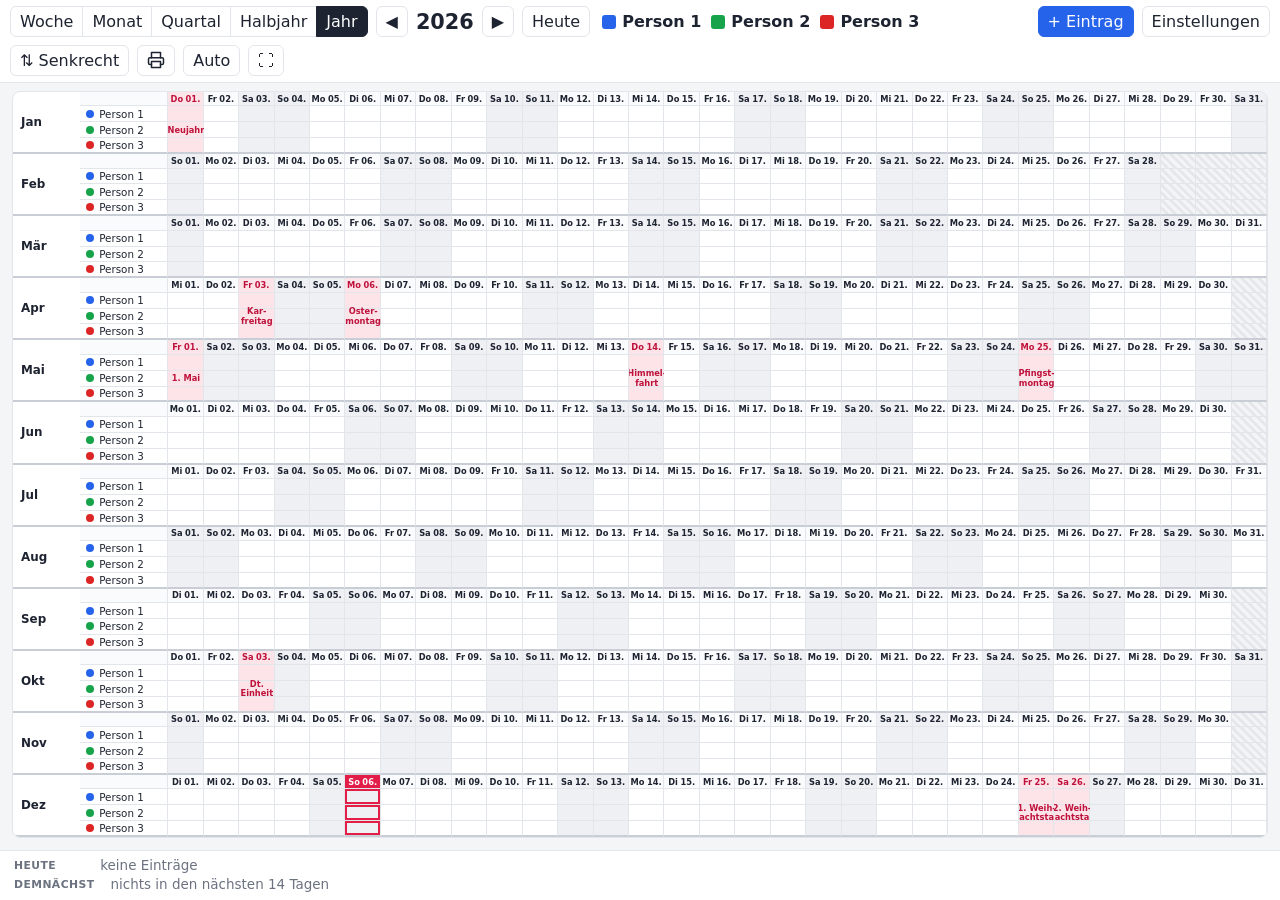
==== commit b791f3f2: "Kalender: toggle between horizontal and vertical day orientation Co-Authored-By: Claude Opus 5.5 <no" ====
--- a/kalender/index.html
+++ b/kalender/index.html
@@ -121,7 +121,6 @@
   .bar .range { font-weight: 400; opacity: .85; margin-left: .6em; font-size: .85em; }
   .view-week .bar { font-size: 1.05em; padding: 0 8px; }
   .month {
-    grid-column: 1;
     font-weight: 700;
     display: flex;
     align-items: center;
@@ -130,7 +129,6 @@
     font-size: 1.15em;
   }
   .person {
-    grid-column: 2;
     display: flex;
     align-items: center;
     gap: 5px;
@@ -278,6 +276,26 @@
   }
   .legend span.off { opacity: .4; text-decoration: line-through; }
 
+
+  /* Senkrechte Ausrichtung: Tage nach unten, Monate/Personen als Spalten */
+  #calendar.vertical .month { justify-content: center; padding: 0; border-bottom: 1px solid var(--line); border-right: 2px solid var(--strong-line); }
+  #calendar.vertical .person.last, #calendar.vertical .day.last { border-bottom: 1px solid var(--line); border-right: 2px solid var(--strong-line); }
+  #calendar.vertical .wd { justify-content: flex-start; padding: 0 5px; }
+  #calendar.vertical .wd.corner { border-bottom: 1px solid var(--line); }
+  #calendar.vertical.view-month .wd, #calendar.vertical.view-week .wd { flex-direction: row; gap: .4em; }
+  #calendar.vertical.view-month .wd .hname, #calendar.vertical.view-week .wd .hname { -webkit-line-clamp: 1; }
+  #calendar.vertical .person { justify-content: center; padding: 4px 2px; }
+  /* In schmalen Spalten (Jahr/Halbjahr/Quartal) Namen und Balkentext hochkant */
+  #calendar.vertical:not(.view-month):not(.view-week) .person { writing-mode: vertical-rl; transform: rotate(180deg); }
+  #calendar.vertical:not(.view-month):not(.view-week) .bar:not(.short) { writing-mode: vertical-rl; padding: 4px 0; }
+  #calendar.vertical .bar { margin: 0 1px; }
+  #calendar.vertical .bar.cont-left { border-radius: 0 0 4px 4px; }
+  #calendar.vertical .bar.cont-right { border-radius: 4px 4px 0 0; }
+  #calendar.vertical .bar.cont-left.cont-right { border-radius: 0; }
+  #calendar.vertical .bar::before, #calendar.vertical .bar::after { left: 0; right: 0; width: auto; height: 7px; cursor: ns-resize; }
+  #calendar.vertical .bar::before { top: 0; bottom: auto; }
+  #calendar.vertical .bar::after { bottom: 0; top: auto; }
+
   /* Info-Leiste unten */
   footer#info {
     display: flex; align-items: center; gap: 16px;
@@ -359,6 +377,7 @@
   <div class="spacer"></div>
   <button class="primary" id="addBtn">+ Eintrag</button>
   <button id="settingsBtn">Einstellungen</button>
+  <button id="orientBtn"></button>
   <button id="printBtn" title="Aktuelle Ansicht drucken / als PDF speichern" aria-label="Drucken">
     <svg width="18" height="18" viewBox="0 0 24 24" fill="none" stroke="currentColor" stroke-width="2" stroke-linecap="round" stroke-linejoin="round" style="vertical-align:-3px"><path d="M6 9V2h12v7"/><path d="M6 18H4a2 2 0 0 1-2-2v-5a2 2 0 0 1 2-2h16a2 2 0 0 1 2 2v5a2 2 0 0 1-2 2h-2"/><rect x="6" y="14" width="12" height="8"/></svg>
   </button>
@@ -686,6 +705,13 @@
   try { const v = localStorage.getItem(VIEW_KEY); if (VIEWS[v]) view = v; } catch (e) { /* egal */ }
   let cursor = startOfDay(new Date());
 
+  // Ausrichtung: waagerecht (Tage nach rechts) oder senkrecht (Tage nach unten); gilt nur für diesen Browser
+  const ORIENT_KEY = 'jahreskalender.orient';
+  let vertical = false;
+  try { vertical = localStorage.getItem(ORIENT_KEY) === 'vertical'; } catch (e) { /* egal */ }
+  // Rasterposition: col = Tagesachse, row = Band-/Personenachse (waagerecht gedacht)
+  const pos = (col, row) => vertical ? { gridRow: col, gridColumn: row } : { gridColumn: col, gridRow: row };
+
   function startOfDay(d) { return new Date(d.getFullYear(), d.getMonth(), d.getDate()); }
   function addDays(d, n) { return new Date(d.getFullYear(), d.getMonth(), d.getDate() + n); }
   const toIso = d => iso(d.getFullYear(), d.getMonth(), d.getDate());
@@ -736,7 +762,7 @@
     document.querySelectorAll('#viewSwitch button').forEach(b => b.classList.toggle('active', b.dataset.view === view));
     renderLegend();
     cal.replaceChildren();
-    cal.className = 'view-' + view;
+    cal.className = 'view-' + view + (vertical ? ' vertical' : '');
     const today = todayIso();
     const cols = bands[0].days.length;
     const persons = visiblePersons();
@@ -745,26 +771,33 @@
     const insts = instances(allDays[0], allDays[allDays.length - 1]);
     const away = allAwayDays(insts, allDays[0], allDays[allDays.length - 1]);
 
-    // Pro Band: Zeile mit Wochentag + Datum, darunter eine Zeile je sichtbarer Person.
-    // Jahr/Quartal/Halbjahr zusätzlich mit Monatsname links.
-    cal.style.gridTemplateColumns = `${single ? '0' : '4.2rem'} minmax(${single ? '8rem' : '5.5rem'}, max-content) repeat(${cols}, minmax(0, 1fr))`;
-    cal.style.gridTemplateRows =
-      `repeat(${bands.length}, ${single ? '3.8em' : '1.4em'} ${' minmax(0, 1fr)'.repeat(n)})`;
+    // Waagerecht: pro Band eine Zeile mit Wochentag + Datum, darunter eine Zeile je sichtbarer Person,
+    // Tage laufen nach rechts. Senkrecht ist alles gespiegelt: Tage laufen nach unten, Bänder/Personen
+    // sind Spalten. Positionen werden immer waagerecht gedacht und bei Bedarf vertauscht (pos).
+    const dayAxis = `repeat(${cols}, minmax(0, 1fr))`;
+    const bandAxis = `repeat(${bands.length}, ${vertical ? 'max-content' : single ? '3.8em' : '1.4em'} ${' minmax(0, 1fr)'.repeat(n)})`;
+    if (vertical) {
+      cal.style.gridTemplateRows = `${single ? '0' : 'auto'} ${single ? 'auto' : 'max-content'} ${dayAxis}`;
+      cal.style.gridTemplateColumns = bandAxis;
+    } else {
+      cal.style.gridTemplateColumns = `${single ? '0' : '4.2rem'} minmax(${single ? '8rem' : '5.5rem'}, max-content) ${dayAxis}`;
+      cal.style.gridTemplateRows = bandAxis;
+    }
 
     let row = 1;
     bands.forEach(band => {
       const wdRow = row;
       if (!single) {
-        const mEl = el('div', 'month', { gridRow: `${wdRow} / span ${n + 1}` });
+        const mEl = el('div', 'month', pos(1, `${wdRow} / span ${n + 1}`));
         mEl.textContent = band.label;
         mEl.title = `${band.title} – Monatsansicht öffnen`;
         mEl.addEventListener('click', () => { cursor = new Date(band.year, band.month, 1); setView('month'); });
         cal.appendChild(mEl);
       }
 
-      cal.appendChild(el('div', 'wd', { gridColumn: 2, gridRow: wdRow }));
+      cal.appendChild(el('div', 'wd corner', pos(2, wdRow)));
       band.days.forEach((date, i) => {
-        const w = el('div', 'wd', { gridColumn: i + 3, gridRow: wdRow });
+        const w = el('div', 'wd', pos(i + 3, wdRow));
         if (!date) {
           w.classList.add('invalid');
         } else {
@@ -798,13 +831,13 @@
       persons.forEach((p, pi) => {
         const r = wdRow + 1 + pi;
         const last = pi === n - 1 ? ' last' : '';
-        const pEl = el('div', 'person' + last, { gridRow: r });
+        const pEl = el('div', 'person' + last, pos(2, r));
         pEl.append(el('i', null, { background: p.color }), document.createTextNode(p.name));
         pEl.title = p.name;
         cal.appendChild(pEl);
 
         band.days.forEach((date, i) => {
-          const c = el('div', 'day' + last, { gridColumn: i + 3, gridRow: r });
+          const c = el('div', 'day' + last, pos(i + 3, r));
           if (!date) {
             c.classList.add('invalid');
           } else {
@@ -826,7 +859,7 @@
       if (!single) band.days.forEach((date, i) => {
         const hol = date && holidayName(date);
         if (!hol) return;
-        const l = el('div', 'hlabel', { gridColumn: i + 3, gridRow: `${wdRow + 1} / span ${n}` });
+        const l = el('div', 'hlabel', pos(i + 3, `${wdRow + 1} / span ${n}`));
         l.textContent = HOLIDAY_SHORT[hol] || hol;
         cal.appendChild(l);
       });
@@ -910,6 +943,7 @@
     cal.style.removeProperty('--wd-fs');
     const cell = cal.querySelector('.wd .dt')?.parentElement;
     if (!cell || view === 'month' || view === 'week') return;
+    if (vertical) { cal.classList.add('compact'); return; } // Monatsname steht oben, „Do 01.“ reicht
     const w = cell.clientWidth - 4;
     let fs = Math.min(12, w / 5.4);
     if (fs < 9) { cal.classList.add('compact'); fs = Math.min(12, w / 3.6); }
@@ -941,20 +975,22 @@
     placed.forEach(({ inst, s, t, lane, contL, contR }) => {
       const e = inst.e;
       const half = e.half && inst.from === inst.to ? e.half : null;
+      // Spuren teilen die Zeile (waagerecht) bzw. Spalte (senkrecht); Versatz relativ zur eigenen Größe
       const b = el('div', 'bar', {
-        gridColumn: `${s + 3} / ${t + 4}`,
-        gridRow: row,
+        ...pos(`${s + 3} / ${t + 4}`, row),
         background: e.color,
         color: textColorFor(e.color),
-        alignSelf: 'start',
-        height: `calc(${100 / n}% - 2px)`,
-        // Spur-Versatz relativ zur eigenen Balkenhöhe
-        transform: `translateY(calc(${lane * 100}% + ${lane * 2}px))`,
+        ...(vertical
+          ? { justifySelf: 'start', width: `calc(${100 / n}% - 2px)`, transform: `translateX(calc(${lane * 100}% + ${lane * 2}px))` }
+          : { alignSelf: 'start', height: `calc(${100 / n}% - 2px)`, transform: `translateY(calc(${lane * 100}% + ${lane * 2}px))` }),
       });
-      if (half) Object.assign(b.style, { width: 'calc(50% - 1px)', justifySelf: half === 'am' ? 'start' : 'end' });
+      if (half) Object.assign(b.style, vertical
+        ? { height: 'calc(50% - 1px)', alignSelf: half === 'am' ? 'start' : 'end' }
+        : { width: 'calc(50% - 1px)', justifySelf: half === 'am' ? 'start' : 'end' });
       if (contL) b.classList.add('cont-left');
       if (contR) b.classList.add('cont-right');
       if (e.repeat) b.classList.add('repeat');
+      if (vertical && t - s < 2) b.classList.add('short'); // kurze Balken: Text waagerecht lassen
       b.textContent = (half ? '½ ' : '') + e.label;
       if (showRange) {
         const r = el('span', 'range');
@@ -1068,8 +1104,10 @@
       e.preventDefault();
       const { e: entry, contL, contR } = bar._inst;
       const r = bar.getBoundingClientRect();
-      const edge = Math.min(8, r.width / 4);
-      const mode = !contL && e.clientX - r.left < edge ? 'start' : !contR && r.right - e.clientX < edge ? 'end' : 'move';
+      // Griffe: waagerecht linker/rechter Rand, senkrecht oberer/unterer Rand
+      const [lo, hi, at] = vertical ? [r.top, r.bottom, e.clientY] : [r.left, r.right, e.clientX];
+      const edge = Math.min(8, (hi - lo) / 4);
+      const mode = !contL && at - lo < edge ? 'start' : !contR && hi - at < edge ? 'end' : 'move';
       cal.classList.add('dragging'); // Balken lassen Zeiger durch, damit der Tag darunter gefunden wird
       const startDate = dayAt(e.clientX, e.clientY)?.dataset.date || bar._inst.from;
       barDrag = { entry, mode, startDate, orig: { from: entry.from, to: entry.to, half: entry.half },
@@ -1445,6 +1483,7 @@
   document.addEventListener('keydown', e => {
     if (document.querySelector('dialog[open]')) return; // Eingabefelder gibt es nur in Dialogen
     if ((e.ctrlKey || e.metaKey) && e.key.toLowerCase() === 'z') { e.preventDefault(); undo(); return; }
+    if (!e.ctrlKey && !e.metaKey && !e.altKey && e.key === 'o') { toggleOrient(); return; }
     if (e.key === 'ArrowLeft') step(-1);
     else if (e.key === 'ArrowRight') step(1);
     else if (!e.ctrlKey && !e.metaKey && !e.altKey && KEYS[e.key]) setView(KEYS[e.key]);
@@ -1489,6 +1528,21 @@
     render();
   }, 15e3);
 
+  // Ausrichtung umschalten
+  const orientBtn = document.getElementById('orientBtn');
+  function updateOrientBtn() {
+    orientBtn.textContent = vertical ? '⇄ Waagerecht' : '⇅ Senkrecht';
+    orientBtn.title = vertical ? 'Tage von links nach rechts anzeigen (Taste O)' : 'Tage von oben nach unten anzeigen (Taste O)';
+  }
+  function toggleOrient() {
+    vertical = !vertical;
+    try { localStorage.setItem(ORIENT_KEY, vertical ? 'vertical' : 'horizontal'); } catch (e) { /* egal */ }
+    updateOrientBtn();
+    render();
+  }
+  orientBtn.addEventListener('click', toggleOrient);
+  updateOrientBtn();
+
   // Drucken: immer im hellen Design
   document.getElementById('printBtn').addEventListener('click', () => window.print());
   let themeBeforePrint, printing = false;
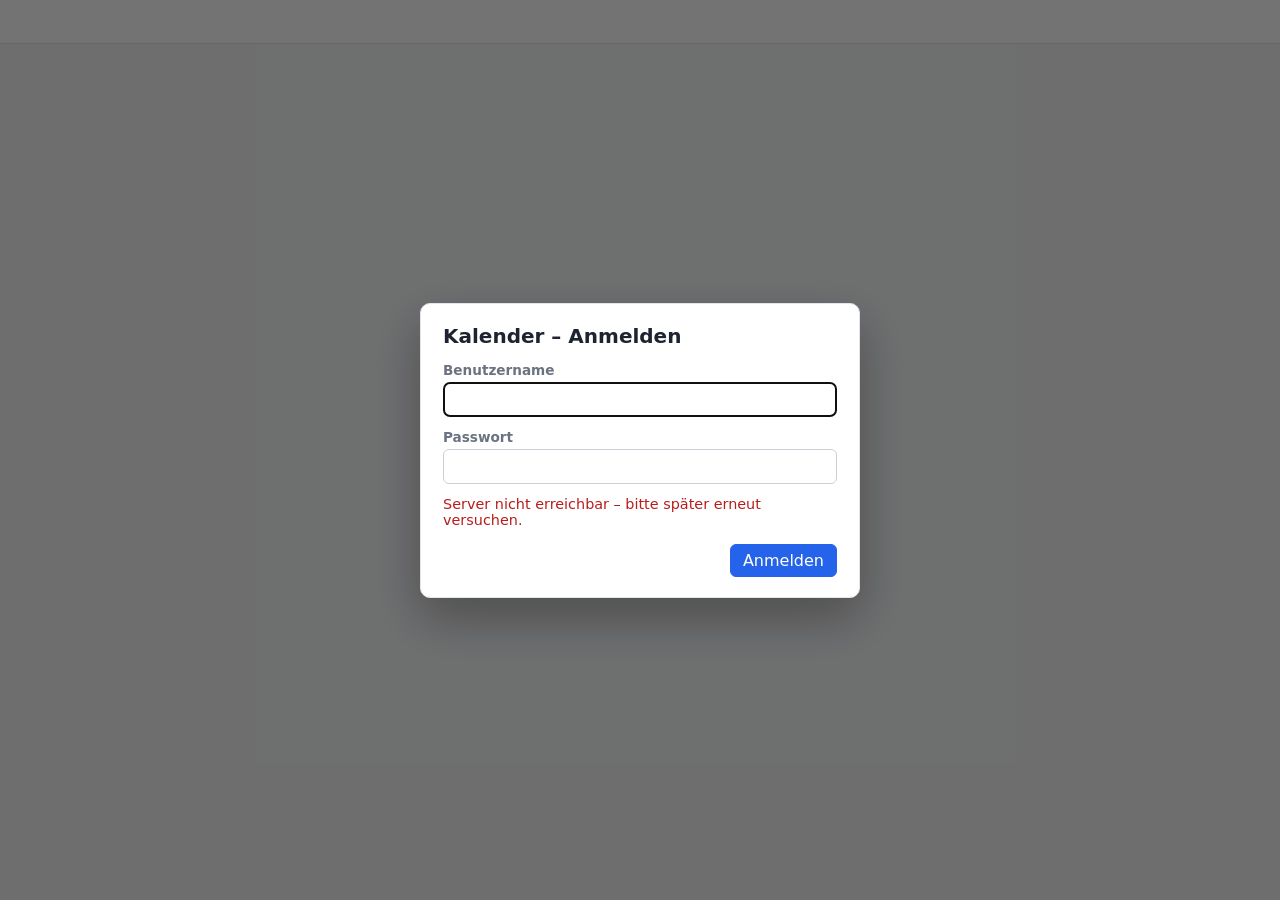
==== commit 9e71548c: "Kalender: intranet server with users, roles and per-person permissions - kalender-server.ps1: PowerS" ====
--- a/kalender/index.html
+++ b/kalender/index.html
@@ -33,18 +33,18 @@
   /* Dunkles Design: automatisch nach Systemeinstellung oder fest per Umschalter */
   @media (prefers-color-scheme: dark) {
     :root:not([data-theme="light"]) {
-      --bg: #101318; --panel: #1b2028; --text: #f3f4f6; --muted: #c4cbd6; --line: #3a424f;
-      --weekend: #282f3a; --holiday: #4c1f2b; --holiday-text: #ff9db0; --today: #f43f5e; --accent: #4f8ff7;
-      --strong-line: #5d6778; --hover: #24456f; --sel: #2f5f9e; --warn: #f59e0b; --warn-bg: #5a3d06; --warn-text: #fcd34d; --wd-bg: #232933; --invalid-a: #14181e; --invalid-b: #1f242c;
-      --input-border: #4b5464; --danger: #fca5a5; --danger-border: #991b1b;
+      --bg: #2a2f37; --panel: #353b44; --text: #f5f6f8; --muted: #cfd5de; --line: #525b68;
+      --weekend: #444b56; --holiday: #6b3342; --holiday-text: #ffb4c2; --today: #f43f5e; --accent: #5b9bff;
+      --strong-line: #78828f; --hover: #3e5f8c; --sel: #4a79b8; --warn: #f59e0b; --warn-bg: #74560f; --warn-text: #fde68a; --wd-bg: #3d434d; --invalid-a: #30353d; --invalid-b: #3a4049;
+      --input-border: #66707e; --danger: #fca5a5; --danger-border: #b91c1c;
       color-scheme: dark;
     }
   }
   :root[data-theme="dark"] {
-    --bg: #101318; --panel: #1b2028; --text: #f3f4f6; --muted: #c4cbd6; --line: #3a424f;
-    --weekend: #282f3a; --holiday: #4c1f2b; --holiday-text: #ff9db0; --today: #f43f5e; --accent: #4f8ff7;
-    --strong-line: #5d6778; --hover: #24456f; --sel: #2f5f9e; --warn: #f59e0b; --warn-bg: #5a3d06; --warn-text: #fcd34d; --wd-bg: #232933; --invalid-a: #14181e; --invalid-b: #1f242c;
-    --input-border: #4b5464; --danger: #fca5a5; --danger-border: #991b1b;
+    --bg: #2a2f37; --panel: #353b44; --text: #f5f6f8; --muted: #cfd5de; --line: #525b68;
+    --weekend: #444b56; --holiday: #6b3342; --holiday-text: #ffb4c2; --today: #f43f5e; --accent: #5b9bff;
+    --strong-line: #78828f; --hover: #3e5f8c; --sel: #4a79b8; --warn: #f59e0b; --warn-bg: #74560f; --warn-text: #fde68a; --wd-bg: #3d434d; --invalid-a: #30353d; --invalid-b: #3a4049;
+    --input-border: #66707e; --danger: #fca5a5; --danger-border: #b91c1c;
     color-scheme: dark;
   }
   * { box-sizing: border-box; }
@@ -231,7 +231,8 @@
   form .row.inline { flex-direction: row; gap: 12px; }
   form .row.inline > div { flex: 1; display: flex; flex-direction: column; gap: 4px; }
   .cap { font-size: .85rem; font-weight: 600; color: var(--muted); }
-  input[type=text], input[type=date], input.num, select {
+  [hidden] { display: none !important; }
+  input[type=text], input[type=password], input[type=date], input.num, select {
     font: inherit;
     padding: 7px 9px;
     border: 1px solid var(--input-border);
@@ -296,6 +297,26 @@
   #calendar.vertical .bar::before { top: 0; bottom: auto; }
   #calendar.vertical .bar::after { bottom: 0; top: auto; }
 
+
+  /* Anmeldung / Benutzerverwaltung */
+  body.locked main, body.locked footer, body.locked header > :not(h1) { visibility: hidden; }
+  .btnrow { display: flex; gap: 6px; flex-wrap: wrap; align-items: center; }
+  .btnrow input[type=text], .btnrow select { width: auto; flex: 1; min-width: 9em; }
+  dialog.wide { width: min(1100px, calc(100vw - 32px)); }
+  .users-wrap { overflow: auto; max-height: 55vh; margin-bottom: 14px; border: 1px solid var(--line); border-radius: 6px; }
+  #usersTable { border-collapse: collapse; width: 100%; font-size: .9rem; }
+  #usersTable th, #usersTable td { padding: 5px 8px; border-bottom: 1px solid var(--line); text-align: left; white-space: nowrap; }
+  #usersTable th { position: sticky; top: 0; background: var(--wd-bg); font-weight: 600; }
+  #usersTable select { width: auto; padding: 3px 6px; }
+  #usersTable td.acts { display: flex; gap: 4px; }
+  #usersTable td.acts button { padding: 3px 8px; font-size: .85rem; }
+  #usersTable .muted { color: var(--muted); }
+  #usersTable input.link { width: 11em; padding: 3px 6px; font-size: .8rem; }
+  #usersMsg { min-height: 1.3em; }
+  #usersMsg.err { color: var(--danger); }
+  .offline { background: var(--warn-bg); color: var(--warn-text); padding: 2px 10px; border-radius: 4px; font-weight: 700; white-space: nowrap; }
+  .empty-note { grid-column: 1 / -1; grid-row: 1 / -1; display: flex; align-items: center; justify-content: center; color: var(--muted); font-size: 1.2rem; padding: 2em; text-align: center; }
+
   /* Info-Leiste unten */
   footer#info {
     display: flex; align-items: center; gap: 16px;
@@ -392,8 +413,74 @@
     <div class="info-line" id="infoToday"></div>
     <div class="info-line" id="infoNext"></div>
   </div>
+  <div class="offline" id="offline" hidden>⚠ Keine Verbindung zum Server – angezeigt wird der letzte Stand</div>
   <div class="catlegend" id="catLegend"></div>
 </footer>
+
+<!-- Anmeldung (nur im Serverbetrieb) -->
+<dialog id="loginDialog">
+  <form id="loginForm">
+    <h2>Kalender – Anmelden</h2>
+    <div class="row">
+      <label class="cap" for="lName">Benutzername</label>
+      <input type="text" id="lName" autocomplete="username" maxlength="30">
+    </div>
+    <div class="row">
+      <label class="cap" for="lPw">Passwort</label>
+      <input type="password" id="lPw" autocomplete="current-password">
+    </div>
+    <div class="err" id="lError"></div>
+    <div class="actions"><button type="submit" class="primary">Anmelden</button></div>
+  </form>
+</dialog>
+
+<dialog id="pwDialog">
+  <form id="pwForm">
+    <h2>Passwort ändern</h2>
+    <p class="hint" id="pwHint"></p>
+    <div class="row">
+      <label class="cap" for="pwOld">Bisheriges Passwort</label>
+      <input type="password" id="pwOld" autocomplete="current-password">
+    </div>
+    <div class="row">
+      <label class="cap" for="pwNew">Neues Passwort</label>
+      <input type="password" id="pwNew" autocomplete="new-password">
+    </div>
+    <div class="row">
+      <label class="cap" for="pwNew2">Neues Passwort wiederholen</label>
+      <input type="password" id="pwNew2" autocomplete="new-password">
+    </div>
+    <div class="err" id="pwError"></div>
+    <div class="actions">
+      <button type="button" id="pwCancel">Abbrechen</button>
+      <button type="submit" class="primary">Speichern</button>
+    </div>
+  </form>
+</dialog>
+
+<!-- Benutzerverwaltung (Administratoren) -->
+<dialog id="usersDialog" class="wide">
+  <h2>Benutzer verwalten</h2>
+  <p class="hint">Rechte je Person: <b>–</b> nicht sichtbar · <b>sehen</b> · <b>bearbeiten</b>. Administratoren sehen und
+    bearbeiten alles. Anzeige-Zugänge (Monitor) können nur sehen und melden sich über ihren Link an.
+    Änderungen werden sofort gespeichert.</p>
+  <div class="users-wrap"><table id="usersTable"></table></div>
+  <form id="newUserForm">
+    <span class="cap">Neuer Zugang</span>
+    <div class="btnrow">
+      <input type="text" id="nuName" placeholder="Benutzername" maxlength="30">
+      <select id="nuRole">
+        <option value="user">Benutzer</option>
+        <option value="admin">Administrator</option>
+        <option value="display">Anzeige (Monitor)</option>
+      </select>
+      <input type="text" id="nuPw" placeholder="Start-Passwort (mind. 8 Zeichen)" autocomplete="off">
+      <button type="submit" class="primary">Anlegen</button>
+    </div>
+  </form>
+  <div class="hint" id="usersMsg"></div>
+  <div class="actions"><button type="button" id="usersCloseBtn">Schließen</button></div>
+</dialog>
 
 <div id="toast" hidden><span></span><button type="button">Rückgängig</button></div>
 
@@ -466,12 +553,20 @@
 <dialog id="settingsDialog">
   <form id="settingsForm" method="dialog">
     <h2>Einstellungen</h2>
-    <div class="row">
-      <span class="cap">Personen (Häkchen = im Kalender anzeigen)</span>
+    <div class="row" id="sAccount">
+      <span class="cap">Angemeldet als <b id="sUserName"></b></span>
+      <div class="btnrow">
+        <button type="button" id="sPwBtn">Passwort ändern</button>
+        <button type="button" id="sUsersBtn">Benutzer verwalten</button>
+        <button type="button" id="sLogoutBtn">Abmelden</button>
+      </div>
+    </div>
+    <div class="row admin-only">
+      <span class="cap">Personen (Häkchen = in diesem Browser anzeigen)</span>
       <div id="sPersons"></div>
       <div><button type="button" id="sAddPerson">+ Person hinzufügen</button></div>
     </div>
-    <div class="row">
+    <div class="row admin-only">
       <span class="cap">Kategorien (Häkchen = zählt als abwesend)</span>
       <div id="sCats"></div>
       <div><button type="button" id="sAddCat">+ Kategorie hinzufügen</button></div>
@@ -485,11 +580,11 @@
         <span>Min.</span>
       </div>
     </div>
-    <div class="row">
+    <div class="row admin-only">
       <label class="cap" for="sRegion">Feiertage</label>
       <select id="sRegion"></select>
     </div>
-    <div class="row">
+    <div class="row admin-only">
       <span class="cap">Daten sichern / übertragen</span>
       <div class="swatches">
         <button type="button" id="exportBtn">Exportieren (JSON)</button>
@@ -524,6 +619,8 @@
     entries: [],
     categories: [],
   };
+  // Tiefe Kopie (auch in älteren Browsern, z. B. auf Thin Clients)
+  const clone = o => JSON.parse(JSON.stringify(o));
   const DEFAULT_CATEGORIES = [
     { id: 'c-urlaub', name: 'Urlaub', color: '#16a34a', absent: true },
     { id: 'c-krank', name: 'Krank', color: '#dc2626', absent: true },
@@ -533,7 +630,7 @@
   ];
   // Ältere Speicherstände ohne Kategorien ergänzen
   function normalize(s) {
-    if (!Array.isArray(s.categories)) s.categories = structuredClone(DEFAULT_CATEGORIES);
+    if (!Array.isArray(s.categories)) s.categories = clone(DEFAULT_CATEGORIES);
     return s;
   }
 
@@ -546,13 +643,53 @@
         if (Array.isArray(s.persons) && s.persons.length && Array.isArray(s.entries)) return normalize(s);
       }
     } catch (e) { /* ignorieren, Standard verwenden */ }
-    return normalize(structuredClone(DEFAULT_STATE));
+    return normalize(clone(DEFAULT_STATE));
   }
   function save() {
+    if (SERVER) return; // im Serverbetrieb speichert der Server
     try { localStorage.setItem(STORAGE_KEY, JSON.stringify(state)); } catch (e) { /* nicht verfügbar */ }
   }
 
   let state = load();
+
+  // ---------- Server-Betrieb ----------
+  // Über http(s) geöffnet: Daten, Anmeldung und Rechte kommen vom Kalender-Server.
+  // Direkt als Datei geöffnet: Einzelplatz-Betrieb mit Speicherung im Browser (wie bisher).
+  const SERVER = location.protocol === 'http:' || location.protocol === 'https:';
+  let me = null;          // angemeldeter Benutzer { id, name, role, mustChange }
+  let dataVersion = 0;
+  if (SERVER) state = { persons: [], entries: [], categories: [], holidayRegion: 'DE' };
+  const urlKey = new URLSearchParams(location.search).get('key'); // Anzeige-Link
+
+  async function api(method, path, body) {
+    let res;
+    try {
+      res = await fetch(path, { method, credentials: 'same-origin', headers: { 'Content-Type': 'application/json' },
+                                body: body === undefined ? undefined : JSON.stringify(body) });
+    } catch (e) {
+      throw Object.assign(new Error('Server nicht erreichbar.'), { status: 0 });
+    }
+    let data = {};
+    try { data = await res.json(); } catch (e) { /* keine Antwortdaten */ }
+    if (!res.ok) {
+      if (res.status === 401 && path !== '/api/login' && path !== '/api/me') handleUnauthorized();
+      throw Object.assign(new Error(data.error || `Fehler ${res.status}`), { status: res.status });
+    }
+    return data;
+  }
+
+  // Rechte (ohne Server: alles erlaubt)
+  const isDisplay = () => SERVER && me?.role === 'display';
+  const isAdmin = () => !SERVER || me?.role === 'admin';
+  const canEditPerson = id => !SERVER || (!isDisplay() && !!state.persons.find(p => p.id === id)?.canEdit);
+  const canEditEntry = e => !isDisplay() && !e._ro && e.persons.every(canEditPerson);
+
+  // Ausgeblendete Personen gelten nur für diesen Browser
+  const HIDDEN_KEY = 'jahreskalender.hidden';
+  let hiddenIds = new Set();
+  try { hiddenIds = new Set(JSON.parse(localStorage.getItem(HIDDEN_KEY)) || []); } catch (e) { /* egal */ }
+  state.persons.forEach(p => { if (p.hidden) { hiddenIds.add(p.id); delete p.hidden; } }); // ältere Speicherstände
+  const saveHidden = () => { try { localStorage.setItem(HIDDEN_KEY, JSON.stringify([...hiddenIds])); } catch (e) { /* egal */ } };
 
   // ---------- Datum-Helfer (lokale Zeit, Format YYYY-MM-DD) ----------
   const pad = n => String(n).padStart(2, '0');
@@ -767,6 +904,15 @@
     const cols = bands[0].days.length;
     const persons = visiblePersons();
     const n = persons.length;
+    document.getElementById('addBtn').hidden = isDisplay() || !state.persons.some(p => canEditPerson(p.id));
+    document.getElementById('settingsBtn').hidden = isDisplay();
+    if (!n) {
+      cal.style.gridTemplateColumns = cal.style.gridTemplateRows = '1fr';
+      cal.appendChild(Object.assign(el('div', 'empty-note'), { textContent: SERVER && !me ? '' :
+        'Für diesen Zugang sind keine Personen freigegeben. Bitte an den Administrator wenden.' }));
+      renderInfo();
+      return;
+    }
     const allDays = bands.flatMap(b => b.days).filter(Boolean);
     const insts = instances(allDays[0], allDays[allDays.length - 1]);
     const away = allAwayDays(insts, allDays[0], allDays[allDays.length - 1]);
@@ -1027,13 +1173,14 @@
   function renderLegend() {
     const lg = document.getElementById('legend');
     lg.replaceChildren(...state.persons.map(p => {
-      const s = el('span', p.hidden ? 'off' : '');
+      const off = hiddenIds.has(p.id);
+      const s = el('span', off ? 'off' : '');
       s.append(el('i', null, { background: p.color }), document.createTextNode(p.name));
-      s.title = p.hidden ? 'Ausgeblendet – klicken zum Einblenden' : 'Klicken zum Ausblenden';
+      s.title = off ? 'Ausgeblendet – klicken zum Einblenden' : 'Klicken zum Ausblenden';
       s.addEventListener('click', () => {
-        if (!p.hidden && visiblePersons().length === 1) return; // mindestens eine Person bleibt sichtbar
-        p.hidden = !p.hidden;
-        save();
+        if (!off && visiblePersons().length === 1) return; // mindestens eine Person bleibt sichtbar
+        if (off) hiddenIds.delete(p.id); else hiddenIds.add(p.id);
+        saveHidden();
         render();
       });
       return s;
@@ -1046,7 +1193,10 @@
     return (0.299 * r + 0.587 * g + 0.114 * b) > 160 ? '#111827' : '#ffffff';
   }
   const personById = id => state.persons.find(p => p.id === id);
-  const visiblePersons = () => state.persons.filter(p => !p.hidden);
+  const visiblePersons = () => {
+    const v = state.persons.filter(p => !hiddenIds.has(p.id));
+    return v.length ? v : state.persons; // mindestens eine Person bleibt sichtbar
+  };
   const newId = prefix => prefix + Date.now().toString(36) + Math.random().toString(36).slice(2, 6);
 
   // ---------- Eintrag-Dialog ----------
@@ -1061,19 +1211,49 @@
     clearTimeout(toastTimer);
     toastTimer = setTimeout(() => { toast.hidden = true; }, 8000);
   }
-  // Änderung abschließen: vorherigen Stand merken, speichern, neu zeichnen, Hinweis zeigen
-  function commit(before, msg) {
-    undoStack.push(before);
-    if (undoStack.length > 50) undoStack.shift();
+  // Einträge ändern – lokal oder über den Server. op: { type: 'create'|'update'|'delete', entry | id }
+  const cleanEntry = e => { const c = clone(e); delete c._ro; return c; };
+  function upsertLocal(entry) {
+    const i = state.entries.findIndex(x => x.id === entry.id);
+    if (i >= 0) state.entries[i] = entry; else state.entries.push(entry);
+  }
+  async function entryOp(op) {
+    if (op.type === 'delete') {
+      if (SERVER) await api('DELETE', `/api/entries/${op.id}`);
+      state.entries = state.entries.filter(e => e.id !== op.id);
+    } else {
+      let entry = cleanEntry(op.entry);
+      if (SERVER) {
+        const create = op.type === 'create';
+        entry = (await api(create ? 'POST' : 'PUT', create ? '/api/entries' : `/api/entries/${entry.id}`, entry)).entry;
+      }
+      upsertLocal(entry);
+    }
     save();
+  }
+  // Änderungen ausführen; "inverse" sind die Gegen-Operationen für „Rückgängig“
+  async function runOps(ops, inverse, msg) {
+    try {
+      for (const op of ops) await entryOp(op);
+    } catch (err) {
+      showToast('Nicht gespeichert: ' + err.message);
+      await reloadData().catch(() => render());
+      return;
+    }
+    if (inverse) { undoStack.push(inverse); if (undoStack.length > 50) undoStack.shift(); }
     render();
-    showToast(msg, true);
-  }
-  function undo() {
-    if (!undoStack.length) { showToast('Nichts zum Rückgängigmachen'); return; }
-    state = normalize(JSON.parse(undoStack.pop()));
-    holidayCache.clear();
-    save();
+    showToast(msg, !!inverse);
+  }
+  async function undo() {
+    const inverse = undoStack.pop();
+    if (!inverse) { showToast('Nichts zum Rückgängigmachen'); return; }
+    try {
+      for (const op of inverse) await entryOp(op);
+    } catch (err) {
+      showToast('Rückgängig nicht möglich: ' + err.message);
+      await reloadData().catch(() => render());
+      return;
+    }
     render();
     showToast('Rückgängig gemacht');
   }
@@ -1103,6 +1283,7 @@
     if (bar) {
       e.preventDefault();
       const { e: entry, contL, contR } = bar._inst;
+      if (!canEditEntry(entry)) { barDrag = { entry, readOnly: true }; return; } // nur ansehen
       const r = bar.getBoundingClientRect();
       // Griffe: waagerecht linker/rechter Rand, senkrecht oberer/unterer Rand
       const [lo, hi, at] = vertical ? [r.top, r.bottom, e.clientY] : [r.left, r.right, e.clientX];
@@ -1111,11 +1292,11 @@
       cal.classList.add('dragging'); // Balken lassen Zeiger durch, damit der Tag darunter gefunden wird
       const startDate = dayAt(e.clientX, e.clientY)?.dataset.date || bar._inst.from;
       barDrag = { entry, mode, startDate, orig: { from: entry.from, to: entry.to, half: entry.half },
-                  before: JSON.stringify(state), moved: false };
+                  origEntry: cleanEntry(entry), moved: false };
       return;
     }
     const c = e.target.closest('.day[data-date]');
-    if (!c) return;
+    if (!c || !canEditPerson(c.dataset.person)) return;
     e.preventDefault();
     drag = { person: c.dataset.person, start: c.dataset.date, end: c.dataset.date };
     cal.classList.add('dragging');
@@ -1123,6 +1304,7 @@
   });
   document.addEventListener('pointermove', e => {
     if (barDrag) {
+      if (barDrag.readOnly) return;
       const date = dayAt(e.clientX, e.clientY)?.dataset.date;
       if (!date) return;
       const delta = dayNum(date) - dayNum(barDrag.startDate);
@@ -1146,10 +1328,11 @@
   });
   document.addEventListener('pointerup', () => {
     if (barDrag) {
-      const { entry, moved, mode, before } = barDrag;
+      const { entry, moved, mode, origEntry } = barDrag;
       barDrag = null;
       cal.classList.remove('dragging', 'moving');
-      if (moved) commit(before, `„${entry.label}“ ${mode === 'move' ? 'verschoben' : 'geändert'}: ${fmt(entry.from)} – ${fmt(entry.to)}`);
+      if (moved) runOps([{ type: 'update', entry }], [{ type: 'update', entry: origEntry }],
+        `„${entry.label}“ ${mode === 'move' ? 'verschoben' : 'geändert'}: ${fmt(entry.from)} – ${fmt(entry.to)}`);
       else openEntry(entry);
       return;
     }
@@ -1161,7 +1344,8 @@
     openEntry(null, { from, to, persons: [person] });
   });
   document.addEventListener('pointercancel', () => {
-    if (barDrag) { state = normalize(JSON.parse(barDrag.before)); barDrag = null; render(); }
+    if (barDrag && !barDrag.readOnly) { upsertLocal(barDrag.origEntry); render(); }
+    barDrag = null;
     drag = null;
     clearDrag();
   });
@@ -1225,11 +1409,12 @@
       return b;
     }));
   }
+  let entryReadOnly = false;
   function updateHalf() {
     const single = fFrom.value && fFrom.value === fTo.value;
     if (!single) selHalf = '';
     fHalf.querySelectorAll('button').forEach(b => {
-      b.disabled = !single && b.dataset.half !== '';
+      b.disabled = entryReadOnly || (!single && b.dataset.half !== '');
       b.classList.toggle('active', b.dataset.half === selHalf);
     });
   }
@@ -1239,9 +1424,10 @@
 
   function openEntry(entry, preset = {}) {
     editing = entry;
+    entryReadOnly = !!entry && !canEditEntry(entry);
     const src = entry || preset;
-    document.getElementById('entryTitle').textContent = entry ? 'Eintrag bearbeiten' : 'Neuer Eintrag';
-    document.getElementById('deleteBtn').style.display = entry ? '' : 'none';
+    document.getElementById('entryTitle').textContent = entryReadOnly ? 'Eintrag (nur ansehen)' : entry ? 'Eintrag bearbeiten' : 'Neuer Eintrag';
+    document.getElementById('deleteBtn').style.display = entry && !entryReadOnly ? '' : 'none';
     document.getElementById('fSeriesHint').hidden = !entry?.repeat;
     fLabel.value = src.label || '';
     fFrom.value = src.from || todayIso();
@@ -1251,7 +1437,9 @@
     selHalf = src.half || '';
     fRepeat.value = repeatKey(src.repeat);
     fUntil.value = src.repeat?.until || '';
-    fPersons.replaceChildren(...state.persons.map(p => {
+    // Auswählbar sind nur Personen, die man bearbeiten darf (beim Ansehen: die des Eintrags)
+    const choices = state.persons.filter(p => entryReadOnly ? src.persons.includes(p.id) : canEditPerson(p.id));
+    fPersons.replaceChildren(...choices.map(p => {
       const l = el('label');
       const cb = el('input');
       cb.type = 'checkbox';
@@ -1263,6 +1451,9 @@
     fError.textContent = '';
     renderCats();
     renderSwatches();
+    dlg.querySelectorAll('input, select, button').forEach(x => { x.disabled = entryReadOnly && x.id !== 'cancelBtn'; });
+    dlg.querySelector('button[type=submit]').hidden = entryReadOnly;
+    document.getElementById('cancelBtn').textContent = entryReadOnly ? 'Schließen' : 'Abbrechen';
     updateHalf();
     updateRepeat();
     prevFrom = fFrom.value;
@@ -1307,24 +1498,24 @@
     else if (fRepeat.value && fUntil.value && fUntil.value < fFrom.value) err = '„Endet am“ darf nicht vor „Von“ liegen.';
     if (err) { ev.preventDefault(); fError.textContent = err; return; }
 
-    const before = JSON.stringify(state);
+    if (entryReadOnly) return;
     const data = { label, from: fFrom.value, to: fTo.value, persons, color: selColor,
                    category: selCategory, half: fFrom.value === fTo.value && selHalf ? selHalf : null,
                    repeat: repeatFromKey(fRepeat.value) };
     if (data.repeat && fUntil.value) data.repeat.until = fUntil.value;
-    const target = editing || { id: newId('e') };
-    Object.assign(target, data);
-    ['category', 'half', 'repeat'].forEach(k => { if (!target[k]) delete target[k]; });
-    if (!editing) state.entries.push(target);
-    commit(before, `„${label}“ ${editing ? 'gespeichert' : 'eingetragen'}`);
+    const entry = { id: editing ? editing.id : newId('e'), ...data };
+    ['category', 'half', 'repeat'].forEach(k => { if (!entry[k]) delete entry[k]; });
+    runOps([{ type: editing ? 'update' : 'create', entry }],
+           [editing ? { type: 'update', entry: cleanEntry(editing) } : { type: 'delete', id: entry.id }],
+           `„${label}“ ${editing ? 'gespeichert' : 'eingetragen'}`);
   });
   document.getElementById('cancelBtn').addEventListener('click', () => dlg.close());
   document.getElementById('deleteBtn').addEventListener('click', () => {
-    if (!editing) return;
-    const before = JSON.stringify(state);
-    state.entries = state.entries.filter(e => e !== editing);
+    if (!editing || entryReadOnly) return;
+    const old = cleanEntry(editing);
     dlg.close();
-    commit(before, `„${editing.label}“ ${editing.repeat ? '(ganze Serie) ' : ''}gelöscht`);
+    runOps([{ type: 'delete', id: old.id }], [{ type: 'create', entry: old }],
+           `„${old.label}“ ${old.repeat ? '(ganze Serie) ' : ''}gelöscht`);
   });
 
   // ---------- Einstellungen ----------
@@ -1347,7 +1538,7 @@
       n.addEventListener('input', () => { p.name = n.value; });
       const vis = el('label'); const cb = el('input'); cb.type = 'checkbox'; cb.checked = !p.hidden;
       cb.addEventListener('change', () => { p.hidden = !cb.checked; });
-      vis.title = 'Im Kalender anzeigen'; vis.append(cb, 'anzeigen');
+      vis.title = 'In diesem Browser anzeigen'; vis.append(cb, 'anzeigen');
       const del = el('button', 'danger'); del.type = 'button'; del.textContent = '✕'; del.title = 'Person entfernen';
       del.disabled = draft.length === 1;
       del.addEventListener('click', () => { draft = draft.filter(x => x !== p); renderDraft(); });
@@ -1399,17 +1590,24 @@
   });
 
   document.getElementById('settingsBtn').addEventListener('click', () => {
-    draft = structuredClone(state.persons);
+    draft = state.persons.map(p => ({ id: p.id, name: p.name, color: p.color, hidden: hiddenIds.has(p.id) }));
     renderDraft();
-    catDraft = structuredClone(state.categories);
+    document.querySelectorAll('#settingsDialog .admin-only').forEach(x => { x.hidden = !isAdmin(); });
+    document.getElementById('sAccount').hidden = !SERVER;
+    document.getElementById('sUsersBtn').hidden = !(SERVER && isAdmin());
+    document.getElementById('sUserName').textContent = me ? `${me.name} (${{ admin: 'Administrator', user: 'Benutzer' }[me.role] || me.role})` : '';
+    catDraft = clone(state.categories);
     renderCatDraft();
     sIdleView.value = idle.view;
     sIdleMin.value = idle.minutes;
     sRegion.value = state.holidayRegion || 'DE';
     sDlg.showModal();
   });
-  document.getElementById('settingsForm').addEventListener('submit', ev => {
-    const before = JSON.stringify(state);
+  document.getElementById('settingsForm').addEventListener('submit', async ev => {
+    idle = { view: sIdleView.value, minutes: Math.max(1, Math.min(120, +sIdleMin.value || 5)) };
+    try { localStorage.setItem(IDLE_KEY, JSON.stringify(idle)); } catch (e) { /* egal */ }
+    if (!isAdmin()) { showToast('Einstellungen gespeichert'); return; }
+
     const ids = new Set(draft.map(p => p.id));
     const removed = state.persons.filter(p => !ids.has(p.id));
     if (removed.length) {
@@ -1419,16 +1617,27 @@
         ev.preventDefault();
         return;
       }
-      state.entries = state.entries
-        .map(e => ({ ...e, persons: e.persons.filter(id => ids.has(id)) }))
-        .filter(e => e.persons.length);
     }
     draft.forEach((p, i) => { p.name = p.name.trim() || `Person ${i + 1}`; });
-    if (draft.every(p => p.hidden)) draft[0].hidden = false; // mindestens eine Person bleibt sichtbar
-    state.persons = draft;
-    // Kategorien: geänderte Farbe auf deren Einträge übertragen, gelöschte Kategorien lösen
+    catDraft.forEach((c, i) => { c.name = c.name.trim() || `Kategorie ${i + 1}`; });
+    hiddenIds = new Set(draft.filter(p => p.hidden).map(p => p.id));
+    saveHidden();
+    const persons = draft.map(({ id, name, color }) => ({ id, name, color }));
+
+    if (SERVER) {
+      try {
+        await api('PUT', '/api/settings', { persons, categories: catDraft, holidayRegion: sRegion.value });
+        await reloadData();
+        showToast('Einstellungen gespeichert');
+      } catch (e) { showToast('Nicht gespeichert: ' + e.message); }
+      return;
+    }
+
+    // Einzelplatz: Einträge entfernter Personen anpassen, Kategorie-Farben mitziehen
+    state.entries = state.entries
+      .map(e => ({ ...e, persons: e.persons.filter(id => ids.has(id)) }))
+      .filter(e => e.persons.length);
     const oldCats = new Map(state.categories.map(c => [c.id, c]));
-    catDraft.forEach((c, i) => { c.name = c.name.trim() || `Kategorie ${i + 1}`; });
     const catIds = new Set(catDraft.map(c => c.id));
     state.entries.forEach(e => {
       if (!e.category) return;
@@ -1436,17 +1645,22 @@
       const old = oldCats.get(e.category), now = catDraft.find(c => c.id === e.category);
       if (old && old.color !== now.color && e.color === old.color) e.color = now.color;
     });
+    state.persons = persons;
     state.categories = catDraft;
     state.holidayRegion = sRegion.value;
     holidayCache.clear();
-    idle = { view: sIdleView.value, minutes: Math.max(1, Math.min(120, +sIdleMin.value || 5)) };
-    try { localStorage.setItem(IDLE_KEY, JSON.stringify(idle)); } catch (e) { /* egal */ }
-    commit(before, 'Einstellungen gespeichert');
+    save();
+    render();
+    showToast('Einstellungen gespeichert');
   });
   document.getElementById('sCancelBtn').addEventListener('click', () => sDlg.close());
 
-  document.getElementById('exportBtn').addEventListener('click', () => {
-    const blob = new Blob([JSON.stringify(state, null, 2)], { type: 'application/json' });
+  document.getElementById('exportBtn').addEventListener('click', async () => {
+    let data = state;
+    if (SERVER) {
+      try { data = await api('GET', '/api/export'); } catch (e) { showToast('Export fehlgeschlagen: ' + e.message); return; }
+    }
+    const blob = new Blob([JSON.stringify(data, null, 2)], { type: 'application/json' });
     const a = el('a');
     a.href = URL.createObjectURL(blob);
     a.download = `jahreskalender-${todayIso()}.json`;
@@ -1462,11 +1676,21 @@
       const s = JSON.parse(await file.text());
       if (!Array.isArray(s.persons) || !s.persons.length || !Array.isArray(s.entries)) throw new Error();
       if (!confirm('Aktuelle Daten durch die importierte Datei ersetzen?')) return;
-      const before = JSON.stringify(state);
+      sDlg.close();
+      if (SERVER) {
+        try {
+          const r = await api('POST', '/api/import', s);
+          await reloadData();
+          showToast(`Importiert: ${r.entries} Einträge` + (r.skipped ? ` (${r.skipped} ungültige übersprungen)` : ''));
+        } catch (err) { showToast('Import fehlgeschlagen: ' + err.message); }
+        return;
+      }
       state = normalize(s);
+      state.persons.forEach(p => { delete p.hidden; });
       holidayCache.clear();
-      sDlg.close();
-      commit(before, 'Daten importiert');
+      save();
+      render();
+      showToast('Daten importiert');
     } catch (e) {
       alert('Die Datei ist kein gültiger Kalender-Export.');
     } finally {
@@ -1482,7 +1706,7 @@
   const KEYS = { w: 'week', m: 'month', q: 'quarter', h: 'half', j: 'year' };
   document.addEventListener('keydown', e => {
     if (document.querySelector('dialog[open]')) return; // Eingabefelder gibt es nur in Dialogen
-    if ((e.ctrlKey || e.metaKey) && e.key.toLowerCase() === 'z') { e.preventDefault(); undo(); return; }
+    if ((e.ctrlKey || e.metaKey) && e.key.toLowerCase() === 'z') { e.preventDefault(); if (!isDisplay()) undo(); return; }
     if (!e.ctrlKey && !e.metaKey && !e.altKey && e.key === 'o') { toggleOrient(); return; }
     if (e.key === 'ArrowLeft') step(-1);
     else if (e.key === 'ArrowRight') step(1);
@@ -1572,10 +1796,230 @@
     }
   }, 60 * 1000);
 
-  // Änderungen aus einem anderen Tab übernehmen
-  window.addEventListener('storage', e => { if (e.key === STORAGE_KEY) { state = load(); holidayCache.clear(); render(); } });
-
-  render();
+  // Änderungen aus einem anderen Tab übernehmen (Einzelplatz)
+  if (!SERVER) window.addEventListener('storage', e => { if (e.key === STORAGE_KEY) { state = load(); holidayCache.clear(); render(); } });
+
+  // ---------- Server: Daten laden und aktuell halten ----------
+  function applyData(d) {
+    state = normalize({ persons: d.persons, categories: d.categories, entries: d.entries, holidayRegion: d.holidayRegion });
+    dataVersion = d.version;
+    holidayCache.clear();
+    render();
+  }
+  async function reloadData() {
+    if (!SERVER) { render(); return; }
+    applyData(await api('GET', '/api/data'));
+  }
+  const offlineEl = document.getElementById('offline');
+  setInterval(async () => {
+    if (!SERVER || !me || me.mustChange || drag || barDrag) return;
+    try {
+      const d = await api('GET', `/api/data?v=${dataVersion}`);
+      offlineEl.hidden = true;
+      if (!d.unchanged) applyData(d);
+    } catch (e) {
+      if (e.status === 0) offlineEl.hidden = false;
+    }
+  }, 20e3);
+
+  // ---------- Anmeldung ----------
+  const loginDlg = document.getElementById('loginDialog');
+  const pwDlg = document.getElementById('pwDialog');
+  const lName = document.getElementById('lName'), lPw = document.getElementById('lPw'), lError = document.getElementById('lError');
+  loginDlg.addEventListener('cancel', e => e.preventDefault()); // ohne Anmeldung geht es nicht weiter
+
+  function handleUnauthorized() {
+    if (urlKey) { boot(); return; } // Anzeige meldet sich mit ihrem Link selbst wieder an
+    showLogin('Die Sitzung ist abgelaufen – bitte erneut anmelden.');
+  }
+  function showLogin(msg) {
+    me = null;
+    document.body.classList.add('locked');
+    document.querySelectorAll('dialog[open]').forEach(d => { if (d !== loginDlg) d.close(); });
+    lError.textContent = msg || '';
+    if (!loginDlg.open) loginDlg.showModal();
+    (lName.value ? lPw : lName).focus();
+  }
+  document.getElementById('loginForm').addEventListener('submit', async ev => {
+    ev.preventDefault();
+    lError.textContent = '';
+    try {
+      me = (await api('POST', '/api/login', { name: lName.value.trim(), password: lPw.value })).user;
+    } catch (e) { lError.textContent = e.message; lPw.select(); return; }
+    lPw.value = '';
+    loginDlg.close();
+    afterLogin();
+  });
+
+  let pwForced = false;
+  const pwOld = document.getElementById('pwOld'), pwNew = document.getElementById('pwNew'), pwNew2 = document.getElementById('pwNew2');
+  const pwError = document.getElementById('pwError');
+  pwDlg.addEventListener('cancel', e => { if (pwForced) e.preventDefault(); });
+  function showPasswordDialog(forced) {
+    pwForced = forced;
+    document.getElementById('pwHint').textContent = forced
+      ? 'Bitte vergib jetzt ein eigenes Passwort (mindestens 8 Zeichen).'
+      : 'Das neue Passwort muss mindestens 8 Zeichen haben.';
+    document.getElementById('pwCancel').hidden = forced;
+    pwOld.value = pwNew.value = pwNew2.value = '';
+    pwError.textContent = '';
+    pwDlg.showModal();
+    pwOld.focus();
+  }
+  document.getElementById('pwCancel').addEventListener('click', () => pwDlg.close());
+  document.getElementById('pwForm').addEventListener('submit', async ev => {
+    ev.preventDefault();
+    if (pwNew.value !== pwNew2.value) { pwError.textContent = 'Die neuen Passwörter stimmen nicht überein.'; return; }
+    try {
+      me = (await api('POST', '/api/password', { old: pwOld.value, new: pwNew.value })).user;
+    } catch (e) { pwError.textContent = e.message; return; }
+    pwDlg.close();
+    if (pwForced) afterLogin(); else showToast('Passwort geändert');
+  });
+  document.getElementById('sPwBtn').addEventListener('click', () => { sDlg.close(); showPasswordDialog(false); });
+  document.getElementById('sLogoutBtn').addEventListener('click', async () => {
+    try { await api('POST', '/api/logout', {}); } catch (e) { /* trotzdem abmelden */ }
+    location.href = location.pathname;
+  });
+
+  async function afterLogin() {
+    if (me.mustChange) { document.body.classList.add('locked'); showPasswordDialog(true); return; }
+    document.body.classList.remove('locked');
+    undoStack.length = 0;
+    try { await reloadData(); } catch (e) { showToast(e.message); }
+  }
+
+  async function boot() {
+    if (!SERVER) { render(); return; }
+    document.body.classList.add('locked');
+    try {
+      me = urlKey ? (await api('POST', '/api/login', { key: urlKey })).user : (await api('GET', '/api/me')).user;
+    } catch (e) {
+      if (e.status === 401) showLogin(urlKey ? 'Der Anzeige-Link ist ungültig. Bitte beim Administrator nachfragen.' : '');
+      else showLogin('Server nicht erreichbar – bitte später erneut versuchen.');
+      return;
+    }
+    afterLogin();
+  }
+
+  // ---------- Benutzerverwaltung (Administratoren) ----------
+  const uDlg = document.getElementById('usersDialog');
+  const usersMsg = document.getElementById('usersMsg');
+  let users = [];
+  const ROLES = { admin: 'Administrator', user: 'Benutzer', display: 'Anzeige (Monitor)' };
+  function uMsg(text, isErr) { usersMsg.textContent = text; usersMsg.classList.toggle('err', !!isErr); }
+  const displayLink = u => `${location.origin}${location.pathname}?key=${u.key}`;
+  // Kopieren funktioniert auch ohne HTTPS (dort fehlt die Zwischenablage-API)
+  function copyText(text) {
+    const t = Object.assign(el('textarea'), { value: text });
+    uDlg.appendChild(t); t.select();
+    let ok = false;
+    try { ok = document.execCommand('copy'); } catch (e) { /* nicht möglich */ }
+    t.remove();
+    return ok;
+  }
+  async function loadUsers() { users = (await api('GET', '/api/users')).users; renderUsers(); }
+
+  function renderUsers() {
+    const t = document.getElementById('usersTable');
+    const head = el('tr');
+    ['Name', 'Rolle', ...state.persons.map(p => p.name), ''].forEach(h => head.appendChild(Object.assign(el('th'), { textContent: h })));
+    const rows = users.map(u => {
+      const tr = el('tr');
+      const name = el('td');
+      name.append(Object.assign(el('b'), { textContent: u.name }));
+      if (u.id === me.id) name.append(' (du)');
+      if (u.mustChange) name.append(Object.assign(el('div', 'muted'), { textContent: 'muss Passwort ändern' }));
+      const role = el('td');
+      if (u.role === 'display' || u.id === me.id) role.textContent = ROLES[u.role];
+      else {
+        const sel = el('select');
+        ['user', 'admin'].forEach(r => sel.appendChild(Object.assign(el('option'), { value: r, textContent: ROLES[r] })));
+        sel.value = u.role;
+        sel.addEventListener('change', () => saveUser(u, { role: sel.value }));
+        role.appendChild(sel);
+      }
+      tr.append(name, role);
+      state.persons.forEach(p => {
+        const td = el('td');
+        if (u.role === 'admin') td.append(Object.assign(el('span', 'muted'), { textContent: 'alles' }));
+        else {
+          const sel = el('select');
+          const opts = u.role === 'display' ? [['', '–'], ['view', 'sehen']] : [['', '–'], ['view', 'sehen'], ['edit', 'bearbeiten']];
+          opts.forEach(([v, l]) => sel.appendChild(Object.assign(el('option'), { value: v, textContent: l })));
+          sel.value = u.perms?.[p.id] || '';
+          sel.addEventListener('change', () => {
+            const perms = { ...(u.perms || {}) };
+            if (sel.value) perms[p.id] = sel.value; else delete perms[p.id];
+            saveUser(u, { perms });
+          });
+          td.appendChild(sel);
+        }
+        tr.appendChild(td);
+      });
+      const acts = el('td', 'acts');
+      const btn = (label, fn, cls) => { const b = el('button', cls || ''); b.type = 'button'; b.textContent = label; b.addEventListener('click', fn); acts.appendChild(b); return b; };
+      if (u.role === 'display') {
+        const link = Object.assign(el('input', 'link'), { type: 'text', readOnly: true, value: displayLink(u), title: 'Diesen Link im ThinPro-Browser (Kiosk) eintragen' });
+        link.addEventListener('focus', () => link.select());
+        acts.appendChild(link);
+        btn('Kopieren', () => uMsg(copyText(displayLink(u)) ? 'Link kopiert.' : 'Bitte den Link markieren und mit Strg+C kopieren.'));
+        btn('Neuer Link', async () => {
+          if (!confirm(`Neuen Link für „${u.name}“ erzeugen? Der bisherige Link funktioniert dann nicht mehr.`)) return;
+          try { Object.assign(u, (await api('POST', `/api/users/${u.id}/key`, {})).user); uMsg('Neuer Link erzeugt – bitte im Monitor eintragen.'); renderUsers(); }
+          catch (e) { uMsg(e.message, true); }
+        });
+      } else {
+        btn('Passwort zurücksetzen', async () => {
+          const pw = prompt(`Neues Start-Passwort für „${u.name}“ (mind. 8 Zeichen).\n${u.name} muss es beim nächsten Anmelden ändern.`);
+          if (pw === null) return;
+          try { Object.assign(u, (await api('POST', `/api/users/${u.id}/password`, { password: pw })).user); uMsg(`Passwort für „${u.name}“ zurückgesetzt.`); renderUsers(); }
+          catch (e) { uMsg(e.message, true); }
+        });
+      }
+      const del = btn('Löschen', async () => {
+        if (!confirm(`Zugang „${u.name}“ wirklich löschen?`)) return;
+        try { await api('DELETE', `/api/users/${u.id}`); uMsg(`„${u.name}“ gelöscht.`); await loadUsers(); }
+        catch (e) { uMsg(e.message, true); }
+      }, 'danger');
+      del.disabled = u.id === me.id;
+      tr.appendChild(acts);
+      return tr;
+    });
+    t.replaceChildren(head, ...rows);
+  }
+  async function saveUser(u, changes) {
+    try {
+      Object.assign(u, (await api('PUT', `/api/users/${u.id}`, { perms: u.perms, ...changes })).user);
+      uMsg(`„${u.name}“ gespeichert.`);
+      if (u.id === me.id && changes.role) { location.reload(); return; }
+    } catch (e) {
+      uMsg(e.message, true);
+      await loadUsers().catch(() => {});
+    }
+    renderUsers();
+  }
+  const nuRole = document.getElementById('nuRole'), nuPw = document.getElementById('nuPw'), nuName = document.getElementById('nuName');
+  nuRole.addEventListener('change', () => { nuPw.hidden = nuRole.value === 'display'; });
+  document.getElementById('newUserForm').addEventListener('submit', async ev => {
+    ev.preventDefault();
+    try {
+      const r = await api('POST', '/api/users', { name: nuName.value.trim(), role: nuRole.value, password: nuPw.value, perms: {} });
+      uMsg(r.user.role === 'display'
+        ? `Anzeige „${r.user.name}“ angelegt – jetzt Personen auf „sehen“ stellen und den Link im Monitor eintragen.`
+        : `„${r.user.name}“ angelegt – jetzt die Rechte je Person festlegen.`);
+      nuName.value = nuPw.value = '';
+      await loadUsers();
+    } catch (e) { uMsg(e.message, true); }
+  });
+  document.getElementById('sUsersBtn').addEventListener('click', async () => {
+    sDlg.close();
+    uMsg('');
+    try { await loadUsers(); uDlg.showModal(); } catch (e) { showToast(e.message); }
+  });
+  document.getElementById('usersCloseBtn').addEventListener('click', () => uDlg.close());
+
+  boot();
 })();
 </script>
 </body>
